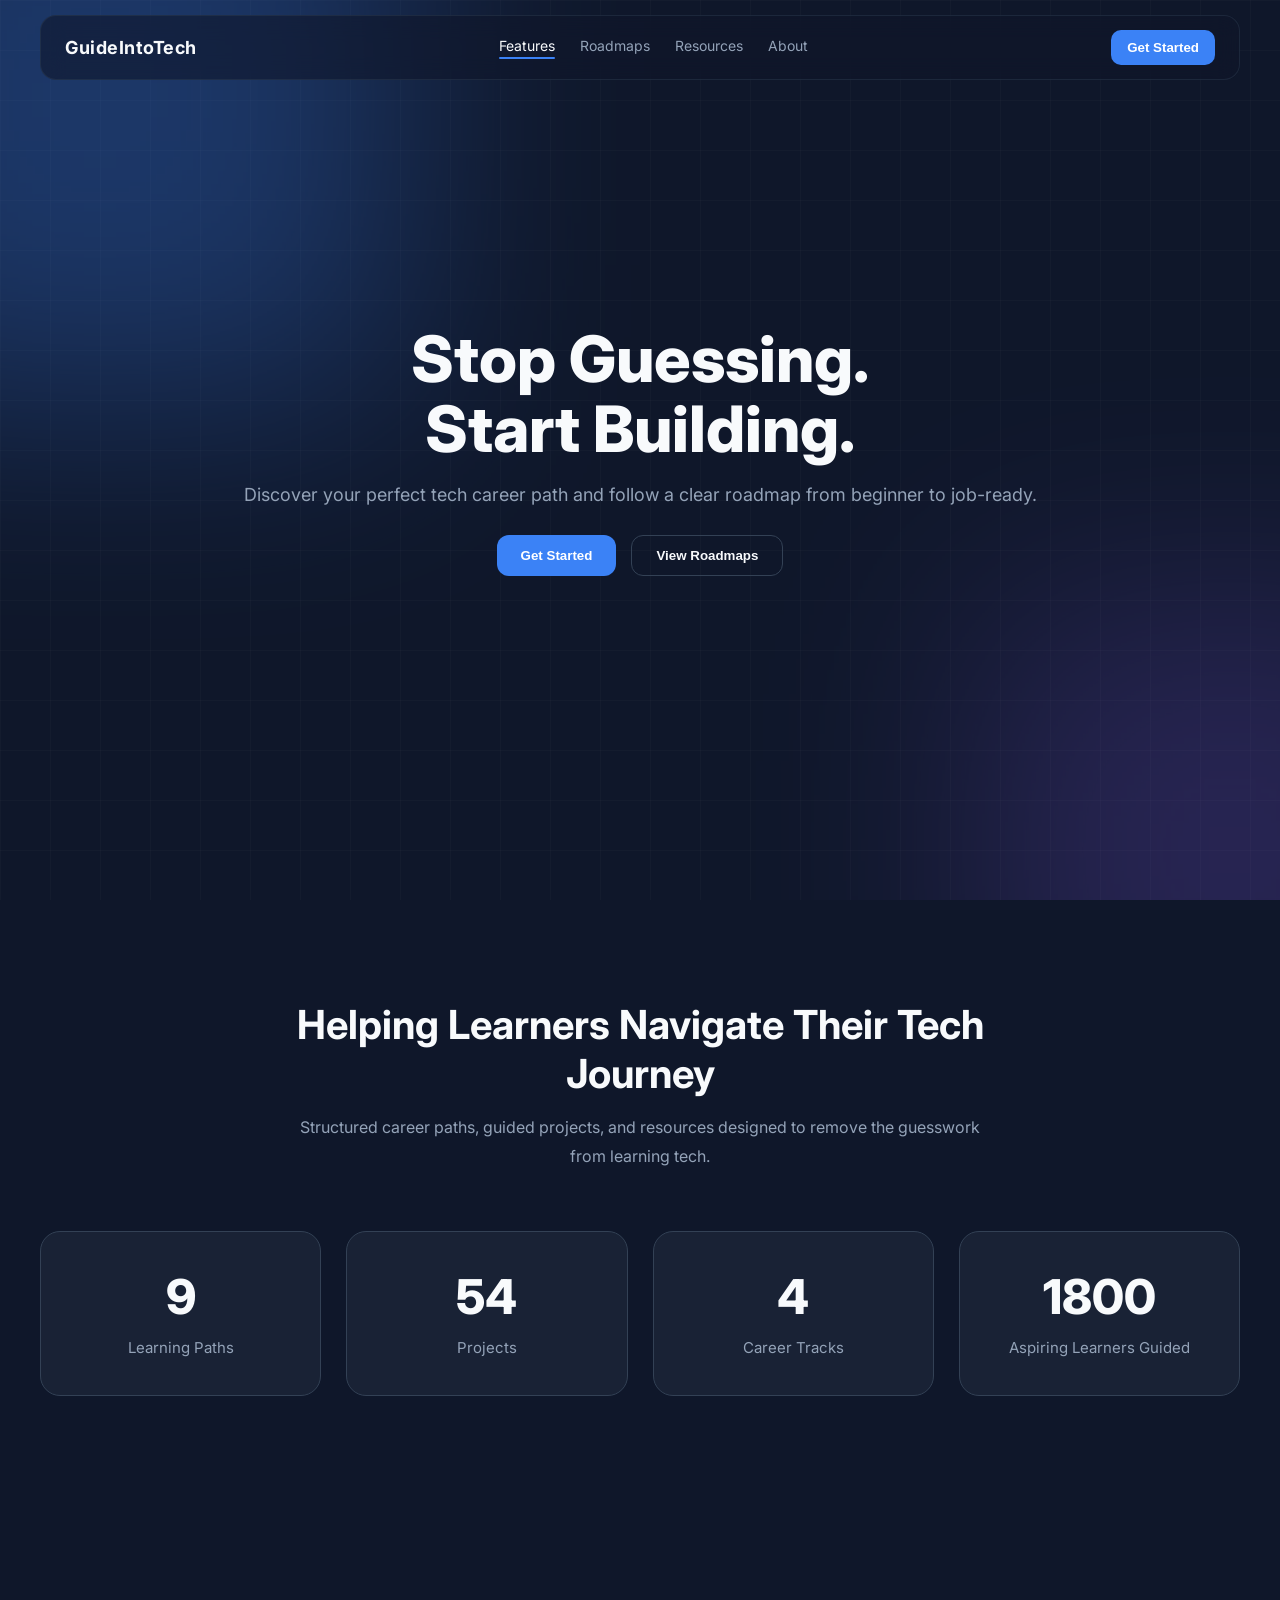
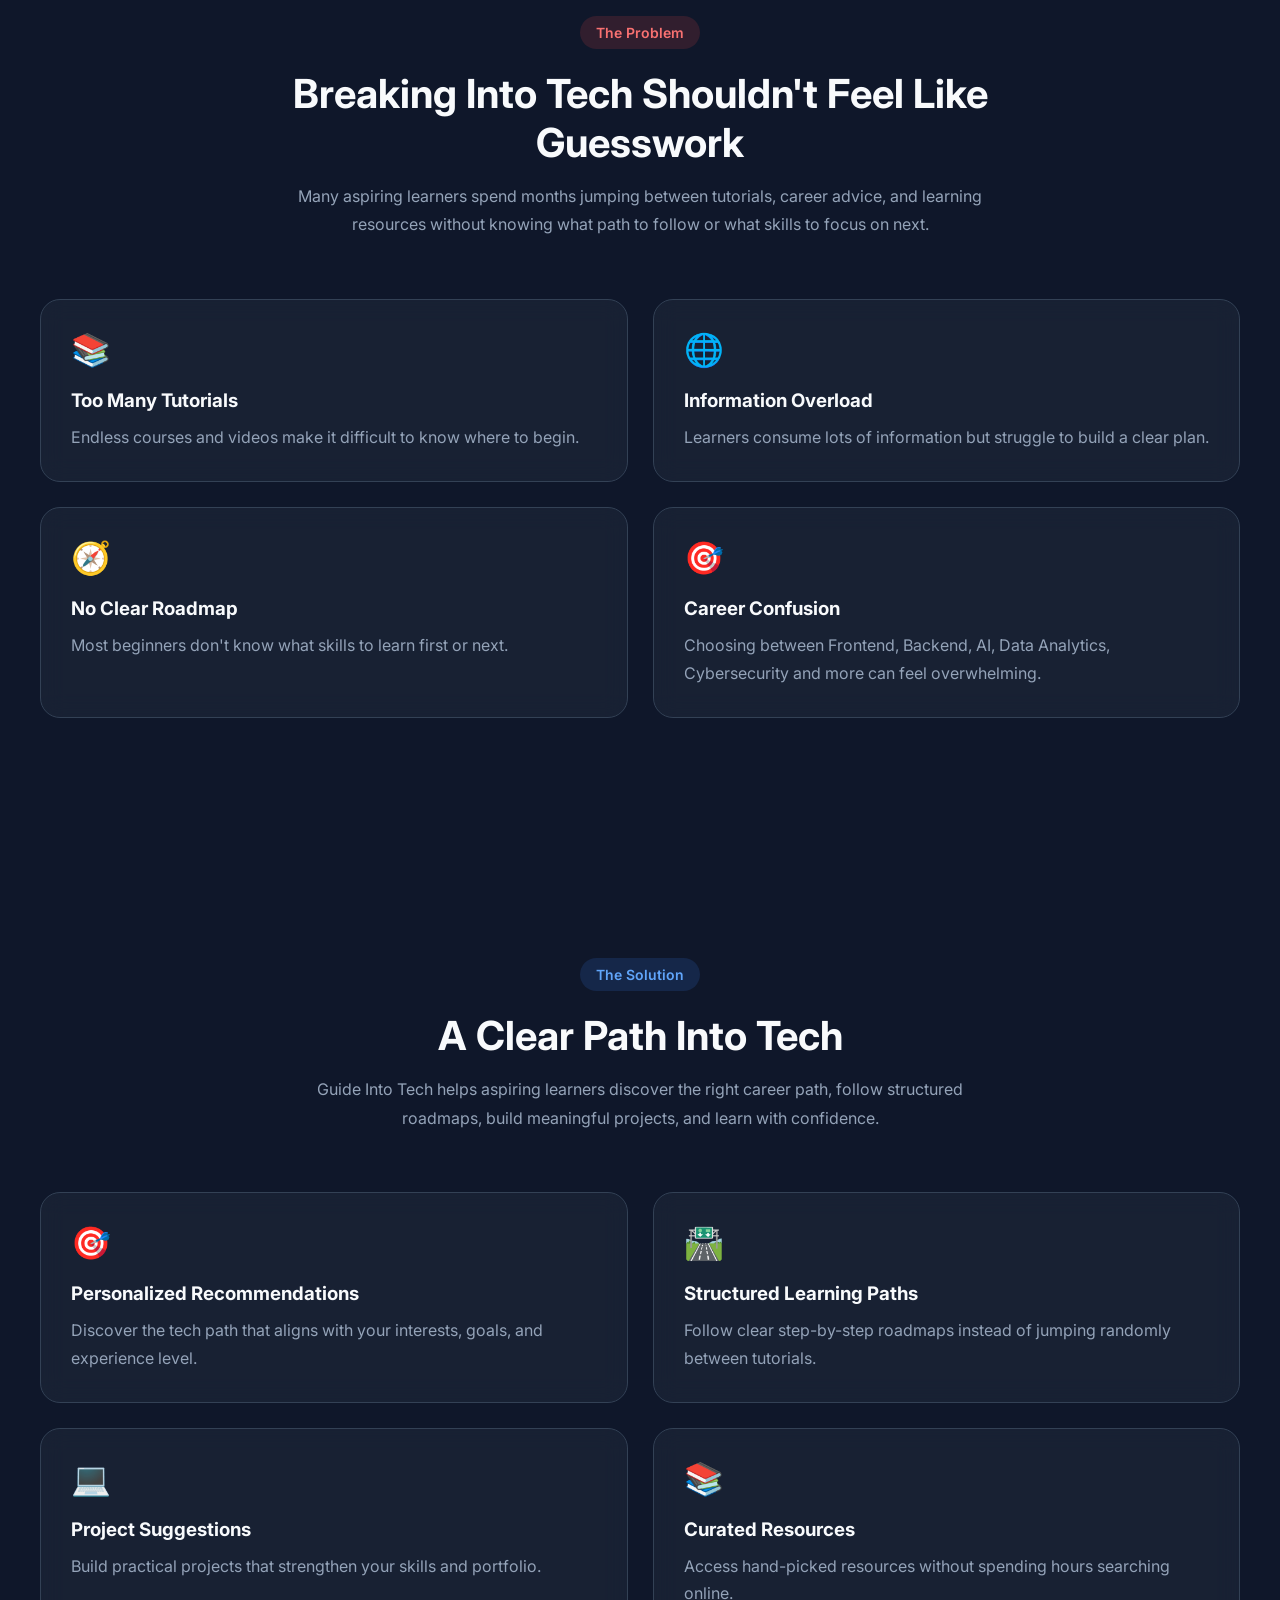
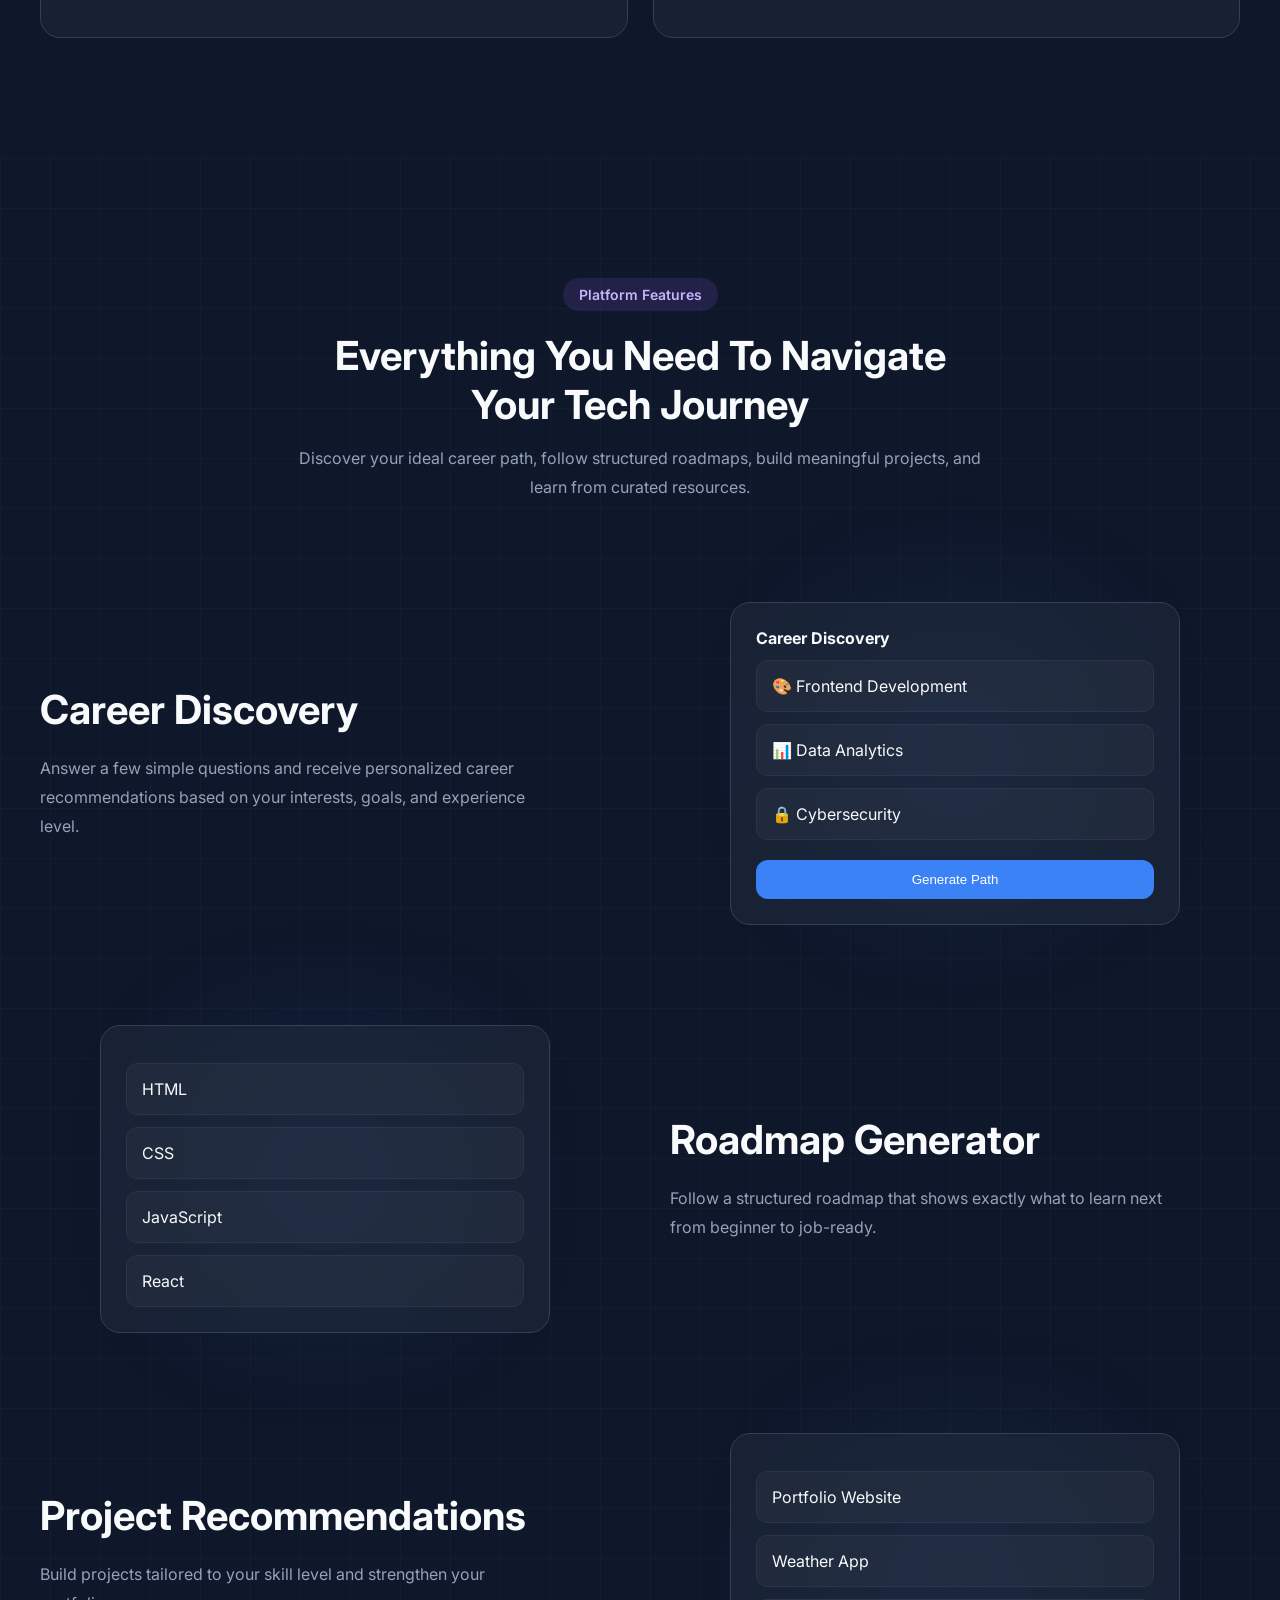
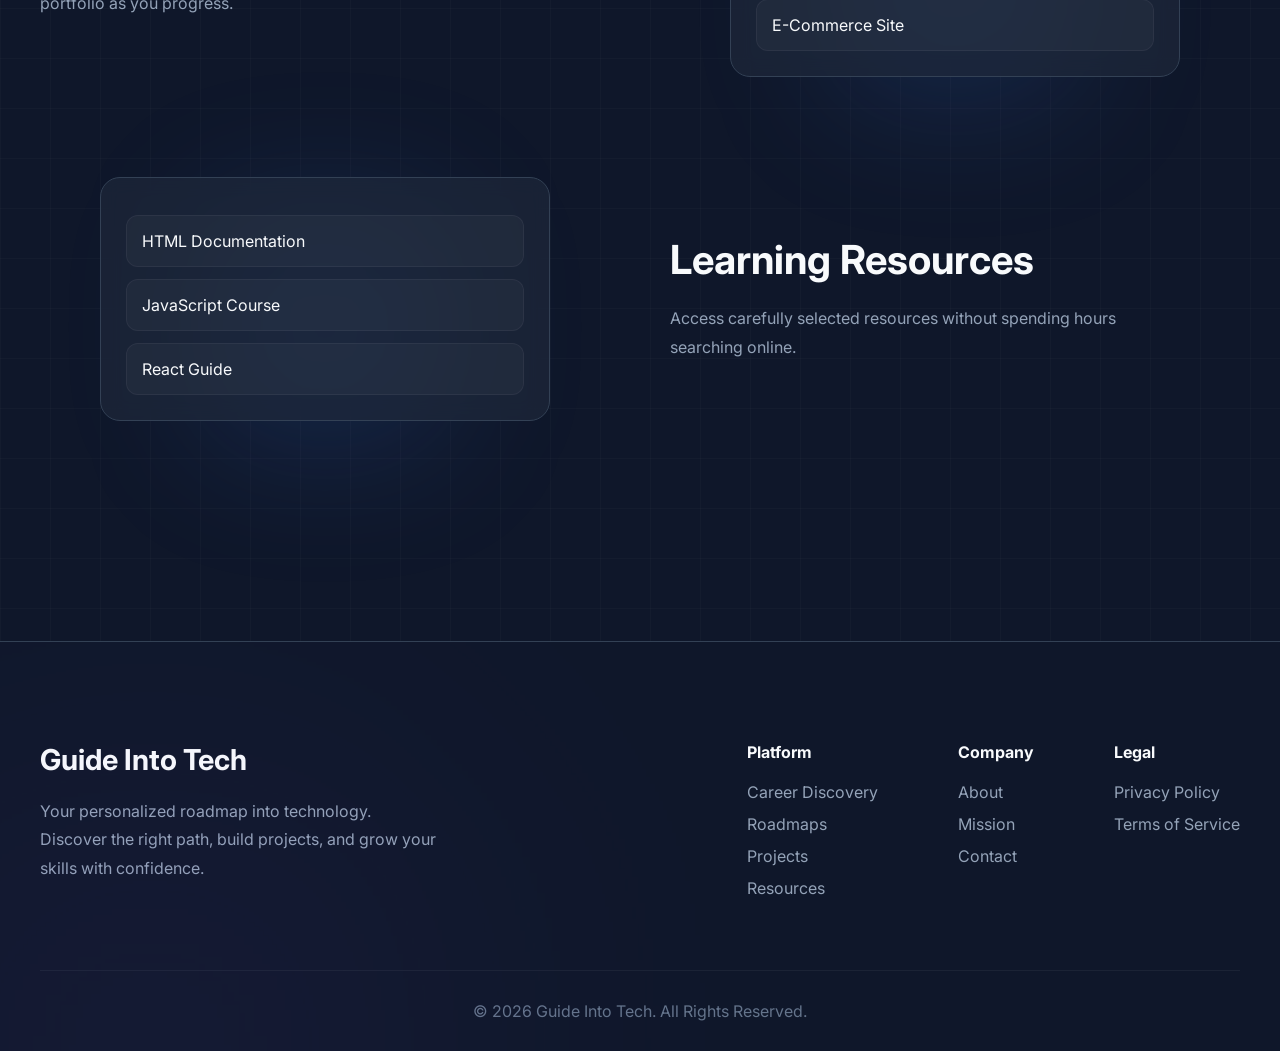
==== index.html @ 2545628f "Complete Landing Page" ====
<!doctype html>
<html lang="en">
  <head>
    <meta charset="UTF-8" />
    <meta name="viewport" content="width=device-width, initial-scale=1.0" />
    <title>Guide Into Tech</title>

    <!-- Inter Font -->
    <link rel="preconnect" href="https://fonts.googleapis.com" />
    <link rel="preconnect" href="https://fonts.gstatic.com" crossorigin />
    <link
      href="https://fonts.googleapis.com/css2?family=Inter:wght@300;400;500;600;700;800&display=swap"
      rel="stylesheet" />
    <!-- CSS -->
    <link rel="stylesheet" href="styles/style.css" />
    <link rel="stylesheet" href="styles/responsive.css" />
  </head>

  <body>
    <header class="header">
      <div class="nav_container">
        <div class="logo">GuideIntoTech</div>

        <nav class="nav_links">
          <a href="#" class="active">Features</a>
          <a href="#">Roadmaps</a>
          <a href="#">Resources</a>
          <a href="#">About</a>
        </nav>

        <div class="nav_cta">
          <button>Get Started</button>
        </div>

        <div class="menu_icon" id="menuIcon">☰</div>
      </div>

      <!-- MOBILE MENU PANEL -->
      <div class="mobile_menu" id="mobileMenu">
        <a href="#">Features</a>
        <a href="#">Roadmaps</a>
        <a href="#">Resources</a>
        <a href="#">About</a>

        <button>Get Started</button>
      </div>

      <!-- OVERLAY -->
      <div class="overlay" id="overlay"></div>
    </header>

    <!-- HERO SECTION -->
    <section class="hero_section">
      <div class="hero_content">
        <h1>
          Stop Guessing.<br />
          Start Building.
        </h1>

        <p>
          Discover your perfect tech career path and follow a clear roadmap from
          beginner to job-ready.
        </p>

        <div class="hero_buttons">
          <button class="primary_btn">Get Started</button>
          <button class="secondary_btn">View Roadmaps</button>
        </div>
      </div>
    </section>
    <!-- METRICS SECTION -->
    <section class="metrics_section">
      <div class="section_heading">
        <h2>Helping Learners Navigate Their Tech Journey</h2>
        <p>
          Structured career paths, guided projects, and resources designed to
          remove the guesswork from learning tech.
        </p>
      </div>
      <div class="metrics_container">
        <div class="metric_card">
          <h2 class="counter" data-target="25">0</h2>
          <p>Learning Paths</p>
        </div>

        <div class="metric_card">
          <h2 class="counter" data-target="150">0</h2>
          <p>Projects</p>
        </div>

        <div class="metric_card">
          <h2 class="counter" data-target="10">0</h2>
          <p>Career Tracks</p>
        </div>

        <div class="metric_card">
          <h2 class="counter" data-target="5000">0</h2>
          <p>Aspiring Learners Guided</p>
        </div>
      </div>
    </section>
    <!-- PROBLEM SECTION -->
    <section class="problem_section">
      <div class="section_heading">
        <span class="section_badge"> The Problem </span>

        <h2>Breaking Into Tech Shouldn't Feel Like Guesswork</h2>

        <p>
          Many aspiring learners spend months jumping between tutorials, career
          advice, and learning resources without knowing what path to follow or
          what skills to focus on next.
        </p>
      </div>

      <div class="problem_grid">
        <div class="problem_card">
          <div class="problem_icon">📚</div>
          <h3>Too Many Tutorials</h3>
          <p>
            Endless courses and videos make it difficult to know where to begin.
          </p>
        </div>

        <div class="problem_card">
          <div class="problem_icon">🌐</div>
          <h3>Information Overload</h3>
          <p>
            Learners consume lots of information but struggle to build a clear
            plan.
          </p>
        </div>

        <div class="problem_card">
          <div class="problem_icon">🧭</div>
          <h3>No Clear Roadmap</h3>
          <p>Most beginners don't know what skills to learn first or next.</p>
        </div>

        <div class="problem_card">
          <div class="problem_icon">🎯</div>
          <h3>Career Confusion</h3>
          <p>
            Choosing between Frontend, Backend, AI, Data Analytics,
            Cybersecurity and more can feel overwhelming.
          </p>
        </div>
      </div>
    </section>

    <!-- SOLUTION SECTION  -->
    <section class="solution_section">
      <div class="section_heading">
        <span class="solution_badge"> The Solution </span>

        <h2>A Clear Path Into Tech</h2>

        <p>
          Guide Into Tech helps aspiring learners discover the right career
          path, follow structured roadmaps, build meaningful projects, and learn
          with confidence.
        </p>
      </div>

      <div class="solution_grid">
        <div class="solution_card">
          <div class="solution_icon">🎯</div>

          <h3>Personalized Recommendations</h3>

          <p>
            Discover the tech path that aligns with your interests, goals, and
            experience level.
          </p>
        </div>

        <div class="solution_card">
          <div class="solution_icon">🛣️</div>

          <h3>Structured Learning Paths</h3>

          <p>
            Follow clear step-by-step roadmaps instead of jumping randomly
            between tutorials.
          </p>
        </div>

        <div class="solution_card">
          <div class="solution_icon">💻</div>

          <h3>Project Suggestions</h3>

          <p>
            Build practical projects that strengthen your skills and portfolio.
          </p>
        </div>

        <div class="solution_card">
          <div class="solution_icon">📚</div>

          <h3>Curated Resources</h3>

          <p>
            Access hand-picked resources without spending hours searching
            online.
          </p>
        </div>
      </div>
    </section>

    <!-- FEATURE SECTION -->
    <section class="features_section">
      <div class="section_heading">
        <span class="features_badge"> Platform Features </span>

        <h2>Everything You Need To Navigate Your Tech Journey</h2>

        <p>
          Discover your ideal career path, follow structured roadmaps, build
          meaningful projects, and learn from curated resources.
        </p>
      </div>

      <!-- Feature 1 -->
      <div class="feature_showcase">
        <div class="feature_content">
          <h3>Career Discovery</h3>

          <p>
            Answer a few simple questions and receive personalized career
            recommendations based on your interests, goals, and experience
            level.
          </p>
        </div>

        <div class="feature_mockup">
          <div class="mockup_card">
            <h4>Career Discovery</h4>

            <div class="option">🎨 Frontend Development</div>
            <div class="option">📊 Data Analytics</div>
            <div class="option">🔒 Cybersecurity</div>

            <button>Generate Path</button>
          </div>
        </div>
      </div>

      <!-- Feature 2 -->
      <div class="feature_showcase reverse">
        <div class="feature_content">
          <h3>Roadmap Generator</h3>

          <p>
            Follow a structured roadmap that shows exactly what to learn next
            from beginner to job-ready.
          </p>
        </div>

        <div class="feature_mockup">
          <div class="roadmap_mockup">
            <div class="road_item">HTML</div>
            <div class="road_item">CSS</div>
            <div class="road_item">JavaScript</div>
            <div class="road_item">React</div>
          </div>
        </div>
      </div>

      <!-- Feature 3 -->
      <div class="feature_showcase">
        <div class="feature_content">
          <h3>Project Recommendations</h3>

          <p>
            Build projects tailored to your skill level and strengthen your
            portfolio as you progress.
          </p>
        </div>

        <div class="feature_mockup">
          <div class="projects_mockup">
            <div class="project_card">Portfolio Website</div>

            <div class="project_card">Weather App</div>

            <div class="project_card">E-Commerce Site</div>
          </div>
        </div>
      </div>

      <!-- Feature 4 -->
      <div class="feature_showcase reverse">
        <div class="feature_content">
          <h3>Learning Resources</h3>

          <p>
            Access carefully selected resources without spending hours searching
            online.
          </p>
        </div>

        <div class="feature_mockup">
          <div class="resource_mockup">
            <div class="resource_item">HTML Documentation</div>

            <div class="resource_item">JavaScript Course</div>

            <div class="resource_item">React Guide</div>
          </div>
        </div>
      </div>
    </section>

    <!-- FOOTER SECTION -->
    <footer class="footer">
      <div class="footer_container">
        <div class="footer_brand">
          <h3>Guide Into Tech</h3>

          <p>
            Your personalized roadmap into technology. Discover the right path,
            build projects, and grow your skills with confidence.
          </p>
        </div>

        <div class="footer_links">
          <div class="footer_column">
            <h4>Platform</h4>

            <a href="#">Career Discovery</a>
            <a href="#">Roadmaps</a>
            <a href="#">Projects</a>
            <a href="#">Resources</a>
          </div>

          <div class="footer_column">
            <h4>Company</h4>

            <a href="#">About</a>
            <a href="#">Mission</a>
            <a href="#">Contact</a>
          </div>

          <div class="footer_column">
            <h4>Legal</h4>

            <a href="#">Privacy Policy</a>
            <a href="#">Terms of Service</a>
          </div>
        </div>
      </div>

      <div class="footer_bottom">
        <p>© 2026 Guide Into Tech. All Rights Reserved.</p>
      </div>
    </footer>

    <script src="src/main.js"></script>
  </body>
</html>
---- styles/style.css ----
/* RESET */
* {
  padding: 0;
  margin: 0;
  box-sizing: border-box;
  list-style: none;
  text-decoration: none;
}

/* ROOT COLORS */
:root {
  --body-bg: #0f172a;
  --txt-cl: #f8fafc;
  --card-cl: #1e293b;
  --border-cl: #334155;
  --button-pri: #3b82f6;
  --button-asct: #8b5cf6;
}

/* BODY */
body {
  background-color: var(--body-bg);
  font-family: "Inter", sans-serif;
  color: var(--txt-cl);
}
/* ================= HEADER ================= */
.header {
  position: fixed;
  top: 0;
  left: 0;
  width: 100%;
  z-index: 1000;
}

/* GLASS EFFECT NAVBAR */
.nav_container {
  max-width: 1200px;
  margin: auto;
  margin-top: 15px;

  display: flex;
  justify-content: space-between;
  align-items: center;

  padding: 14px 24px;

  background: rgba(15, 23, 42, 0.6);
  backdrop-filter: blur(12px);
  -webkit-backdrop-filter: blur(12px);

  border: 1px solid rgba(51, 65, 85, 0.4);
  border-radius: 16px;
}

/* LOGO */
.logo {
  font-weight: 700;
  font-size: 18px;
  color: #f8fafc;
  letter-spacing: 0.5px;
}

/* NAV LINKS */
.nav_links {
  display: flex;
  gap: 25px;
}

.nav_links a {
  color: #94a3b8;
  font-size: 14px;
  transition: 0.3s;
  position: relative;
}

.nav_links a:hover {
  color: #f8fafc;
}

/* CTA BUTTON */
.nav_cta button {
  background: #3b82f6;
  color: white;
  border: none;
  padding: 10px 16px;
  border-radius: 10px;
  font-weight: 600;
  cursor: pointer;
  transition: 0.3s;
}

.nav_cta button:hover {
  transform: scale(1.05);
}

/* MOBILE ICON */
.menu_icon {
  display: none;
  font-size: 24px;
  color: #f8fafc;
  cursor: pointer;
}
/* ================= MOBILE MENU PANEL ================= */
.mobile_menu {
  position: fixed;
  top: 80px;
  right: 20px;
  width: 250px;

  display: flex;
  flex-direction: column;
  gap: 15px;

  padding: 20px;

  background: rgba(15, 23, 42, 0.8);
  backdrop-filter: blur(15px);

  border: 1px solid rgba(51, 65, 85, 0.5);
  border-radius: 16px;

  transform: translateY(-20px);
  opacity: 0;
  pointer-events: none;

  transition: 0.3s ease;
  z-index: 2000;
}

.mobile_menu a {
  color: #94a3b8;
  font-size: 14px;
  transition: 0.3s;
}

.mobile_menu a:hover {
  color: #f8fafc;
}

/* mobile button */
.mobile_menu button {
  background: #3b82f6;
  border: none;
  color: white;
  padding: 10px;
  border-radius: 10px;
  cursor: pointer;
}

/* ACTIVE STATE */
.mobile_menu.active {
  transform: translateY(0);
  opacity: 1;
  pointer-events: auto;
}

/* OVERLAY */
.overlay {
  position: fixed;
  top: 0;
  left: 0;
  width: 100%;
  height: 100vh;

  background: rgba(0, 0, 0, 0.4);
  backdrop-filter: blur(3px);

  opacity: 0;
  pointer-events: none;
  transition: 0.3s ease;
  z-index: 1500;
}

.overlay.active {
  opacity: 1;
  pointer-events: auto;
}

/* ===== NAVBAR SCROLL STATE ===== */
.nav_container {
  transition: all 0.3s ease;
}

/* when page scrolls */
.nav_container.scrolled {
  background: rgba(15, 23, 42, 0.85);
  border: 1px solid rgba(51, 65, 85, 0.6);
  padding: 10px 24px;
  backdrop-filter: blur(18px);
  box-shadow: 0 10px 30px rgba(0, 0, 0, 0.25);
}

/* LINK BASE */
.nav_links a {
  color: #94a3b8;
  font-size: 14px;
  position: relative;
  padding-bottom: 5px;
  transition: 0.3s;
}

/* HOVER + ACTIVE */
.nav_links a:hover,
.nav_links a.active {
  color: #f8fafc;
}

/* UNDERLINE ANIMATION */
.nav_links a::after {
  content: "";
  position: absolute;
  left: 0;
  bottom: 0;
  width: 0%;
  height: 2px;
  background: #3b82f6;
  transition: 0.3s ease;
  border-radius: 10px;
}

.nav_links a:hover::after,
.nav_links a.active::after {
  width: 100%;
}

/* HERO SECTION */
.hero_section {
  position: relative;
  min-height: 100vh;
  display: flex;
  align-items: center;
  justify-content: center;
  text-align: center;
  overflow: hidden;
  padding: 20px;
  background-image:
    linear-gradient(rgba(255, 255, 255, 0.02) 1px, transparent 1px),
    linear-gradient(90deg, rgba(255, 255, 255, 0.02) 1px, transparent 1px);

  background-size: 50px 50px;
}

/* GLOW EFFECTS (YOUR STYLE IMPROVED) */
.hero_section::before {
  position: absolute;
  content: "";
  width: 600px;
  height: 600px;
  background: #3b82f6;
  filter: blur(120px);
  opacity: 0.3;
  top: -200px;
  left: -200px;
  animation: glow 3s ease-in-out infinite;
}

.hero_section::after {
  position: absolute;
  content: "";
  width: 500px;
  height: 500px;
  background: #8b5cf6;
  filter: blur(120px);
  opacity: 0.2;
  bottom: -200px;
  right: -200px;
  animation: glow 3s ease-in-out infinite;
}

/* HERO CONTENT */
.hero_content {
  max-width: 800px;
  z-index: 2;
}

/* HEADLINE */
.hero_content h1 {
  font-size: 64px;
  font-weight: 800;
  line-height: 1.1;
  margin-bottom: 20px;
}

/* SUBTEXT */
.hero_content p {
  font-size: 18px;
  color: #94a3b8;
  margin-bottom: 30px;
}

/* BUTTONS */
.hero_buttons {
  display: flex;
  gap: 15px;
  justify-content: center;
}

/* PRIMARY BUTTON */
.primary_btn {
  background: var(--button-pri);
  color: white;
  border: none;
  padding: 12px 24px;
  border-radius: 12px;
  font-weight: 600;
  cursor: pointer;
  transition: 0.3s;
}

.primary_btn:hover {
  transform: scale(1.05);
}

/* SECONDARY BUTTON */
.secondary_btn {
  background: transparent;
  color: var(--txt-cl);
  border: 1px solid var(--border-cl);
  padding: 12px 24px;
  border-radius: 12px;
  font-weight: 600;
  cursor: pointer;
  transition: 0.3s;
}

.secondary_btn:hover {
  border-color: var(--button-asct);
  transform: scale(1.05);
}

/* =========================
   METRICS SECTION
========================= */

.metrics_section {
  padding: 100px 20px;
}

.metrics_container {
  max-width: 1200px;
  margin: auto;

  display: grid;
  grid-template-columns: repeat(4, 1fr);
  gap: 25px;
}

.metric_card {
  background: rgba(30, 41, 59, 0.7);
  backdrop-filter: blur(10px);

  border: 1px solid var(--border-cl);

  border-radius: 20px;

  padding: 35px 25px;

  text-align: center;

  transition: all 0.3s ease;
}

.metric_card:hover {
  transform: translateY(-8px);

  border-color: var(--button-pri);

  box-shadow: 0 15px 35px rgba(59, 130, 246, 0.15);
}

.metric_card h2 {
  font-size: 3rem;
  font-weight: 800;
  color: var(--txt-cl);

  margin-bottom: 10px;
}

.metric_card p {
  color: #94a3b8;
  font-size: 15px;
  line-height: 1.6;
}

.section_heading {
  text-align: center;
  max-width: 700px;
  margin: 0 auto 60px;
}

.section_heading h2 {
  font-size: 2.5rem;
  margin-bottom: 15px;
}

.section_heading p {
  color: #94a3b8;
  line-height: 1.8;
}

/* =========================
   PROBLEM SECTION
========================= */

.problem_section {
  padding: 120px 20px;
}

.problem_grid {
  max-width: 1200px;
  margin: auto;

  display: grid;
  grid-template-columns: repeat(2, 1fr);
  gap: 25px;
}

.problem_card {
  background: rgba(30, 41, 59, 0.6);
  backdrop-filter: blur(12px);

  border: 1px solid var(--border-cl);

  border-radius: 20px;

  padding: 30px;

  transition: 0.3s ease;
}

.problem_card:hover {
  transform: translateY(-8px);

  border-color: #ef4444;

  box-shadow: 0 15px 35px rgba(239, 68, 68, 0.15);
}

.problem_icon {
  font-size: 2rem;
  margin-bottom: 20px;
}

.problem_card h3 {
  margin-bottom: 12px;
  color: var(--txt-cl);
}

.problem_card p {
  color: #94a3b8;
  line-height: 1.7;
}

.section_badge {
  display: inline-block;

  background: rgba(239, 68, 68, 0.15);

  color: #f87171;

  padding: 8px 16px;

  border-radius: 999px;

  margin-bottom: 20px;

  font-size: 14px;
  font-weight: 600;
}

/* =========================
   SOLUTION SECTION
========================= */

.solution_section {
  padding: 120px 20px;
}

.solution_grid {
  max-width: 1200px;
  margin: auto;

  display: grid;
  grid-template-columns: repeat(2, 1fr);
  gap: 25px;
}

.solution_card {
  background: rgba(30, 41, 59, 0.6);

  backdrop-filter: blur(12px);

  border: 1px solid var(--border-cl);

  border-radius: 20px;

  padding: 30px;

  transition: 0.3s ease;
}

.solution_card:hover {
  transform: translateY(-8px);

  border-color: var(--button-pri);

  box-shadow: 0 15px 35px rgba(59, 130, 246, 0.15);
}

.solution_icon {
  font-size: 2rem;

  margin-bottom: 20px;
}

.solution_card h3 {
  color: var(--txt-cl);

  margin-bottom: 12px;
}

.solution_card p {
  color: #94a3b8;

  line-height: 1.7;
}

.solution_badge {
  display: inline-block;

  padding: 8px 16px;

  border-radius: 999px;

  background: rgba(59, 130, 246, 0.15);

  color: #60a5fa;

  font-size: 14px;

  font-weight: 600;

  margin-bottom: 20px;
}

/* ======================
FEATURES SECTION
====================== */
.features_section {
  background-image:
    linear-gradient(rgba(255, 255, 255, 0.02) 1px, transparent 1px),
    linear-gradient(90deg, rgba(255, 255, 255, 0.02) 1px, transparent 1px);

  background-size: 50px 50px;
  padding: 120px 20px;
}

/* .features_section {
} */

.features_badge {
  display: inline-block;

  padding: 8px 16px;

  border-radius: 999px;

  background: rgba(139, 92, 246, 0.15);

  color: #c4b5fd;

  margin-bottom: 20px;

  font-size: 14px;

  font-weight: 600;
}

.feature_showcase {
  max-width: 1200px;

  margin: 100px auto;

  display: grid;

  grid-template-columns: 1fr 1fr;

  gap: 60px;

  align-items: center;
}

.feature_showcase.reverse .feature_content {
  order: 2;
}

.feature_showcase.reverse .feature_mockup {
  order: 1;
}
.feature_mockup{
  position: relative;
}
.feature_mockup::before{
    content: '';

    position: absolute;

    width: 300px;
    height: 300px;

    background: radial-gradient(
        circle,
        rgba(59,130,246,.2),
        transparent
    );

    filter: blur(60px);

    z-index: -1;
}

.feature_content h3 {
  font-size: 2.5rem;

  margin-bottom: 20px;
}

.feature_content p {
  color: #94a3b8;

  line-height: 1.8;

  max-width: 500px;
}

.feature_mockup {
  display: flex;
  justify-content: center;
}

.mockup_card,
.roadmap_mockup,
.projects_mockup,
.resource_mockup {
  width: 100%;

  max-width: 450px;

  background: rgba(30, 41, 59, 0.7);

  backdrop-filter: blur(10px);

  border: 1px solid var(--border-cl);

  border-radius: 20px;

  padding: 25px;
}
.option,
.road_item,
.project_card,
.resource_item {
  padding: 15px;

  margin-top: 12px;

  border-radius: 12px;

  background: rgba(255, 255, 255, 0.03);

  border: 1px solid rgba(255, 255, 255, 0.05);
}

.mockup_card button {
  margin-top: 20px;

  width: 100%;

  padding: 12px;

  border: none;

  border-radius: 12px;

  background: var(--button-pri);

  color: white;

  cursor: pointer;
}

.mockup_card,
.roadmap_mockup,
.projects_mockup,
.resource_mockup {
  transition: 0.3s ease;
}

.mockup_card:hover,
.roadmap_mockup:hover,
.projects_mockup:hover,
.resource_mockup:hover {
  transform: translateY(-8px);

  border-color: var(--button-pri);

  box-shadow: 0 15px 40px rgba(59, 130, 246, 0.15);
}



/* =====================
FOOTER
===================== */

.footer{
    padding: 100px 20px 30px;

    border-top: 1px solid var(--border-cl);

    position: relative;

    overflow: hidden;
}
.footer::before{
    content: '';

    position: absolute;

    width: 500px;
    height: 500px;

    background: #8b5cf6;

    filter: blur(180px);

    opacity: .08;

    bottom: -250px;
    left: -100px;
}
.footer_container{
    max-width: 1200px;

    margin: auto;

    display: flex;

    justify-content: space-between;

    gap: 60px;
}
.footer_brand{
    max-width: 400px;
}

.footer_brand h3{
    font-size: 1.8rem;

    margin-bottom: 20px;
}

.footer_brand p{
    color: #94a3b8;

    line-height: 1.8;
}
.footer_links{
    display: flex;

    gap: 80px;
}

.footer_column{
    display: flex;

    flex-direction: column;
}

.footer_column h4{
    margin-bottom: 20px;
}

.footer_column a{
    color: #94a3b8;

    margin-bottom: 12px;

    transition: .3s;
}

.footer_column a:hover{
    color: var(--txt-cl);
}
.footer_bottom{
    max-width: 1200px;

    margin: 60px auto 0;

    padding-top: 30px;

    border-top: 1px solid rgba(255,255,255,.05);

    text-align: center;
}

.footer_bottom p{
    color: #64748b;
}

/* GLOW ANIMATION */
@keyframes glow {
  0% {
    opacity: 0.2;
  }
  50% {
    opacity: 0.4;
  }
  100% {
    opacity: 0.2;
  }
}
---- styles/responsive.css ----
/* RESPONSIVE */

@media (max-width: 992px){

  .metrics_container{
    grid-template-columns: repeat(2, 1fr);
  }

}

@media (max-width: 768px){
  .nav_links {
    display: none; /* hidden for mobile */
  }

  .nav_cta {
    display: none;
  }

  .menu_icon {
    display: block;
  }

  .nav_container {
    padding: 12px 18px;
  }
  .hero_content h1{
    font-size: 40px;
  }

  .hero_content p{
    font-size: 16px;
  }

  .hero_buttons{
    flex-direction: column;
  }
  
  .problem_grid{
    grid-template-columns: 1fr;
  }

   .solution_grid{
    grid-template-columns: 1fr;
  }

  .feature_showcase{
        grid-template-columns: 1fr;
    }

    .feature_showcase.reverse .feature_content,
    .feature_showcase.reverse .feature_mockup{
        order: unset;
    }

    .feature_content{
        text-align: center;
    }

    .feature_content p{
        margin: auto;
    }

     .footer_container{
        flex-direction: column;
    }

    .footer_links{
        flex-wrap: wrap;

        gap: 40px;
    }
}

@media (max-width: 576px){

  .metrics_container{
    grid-template-columns: 1fr;
  }

}
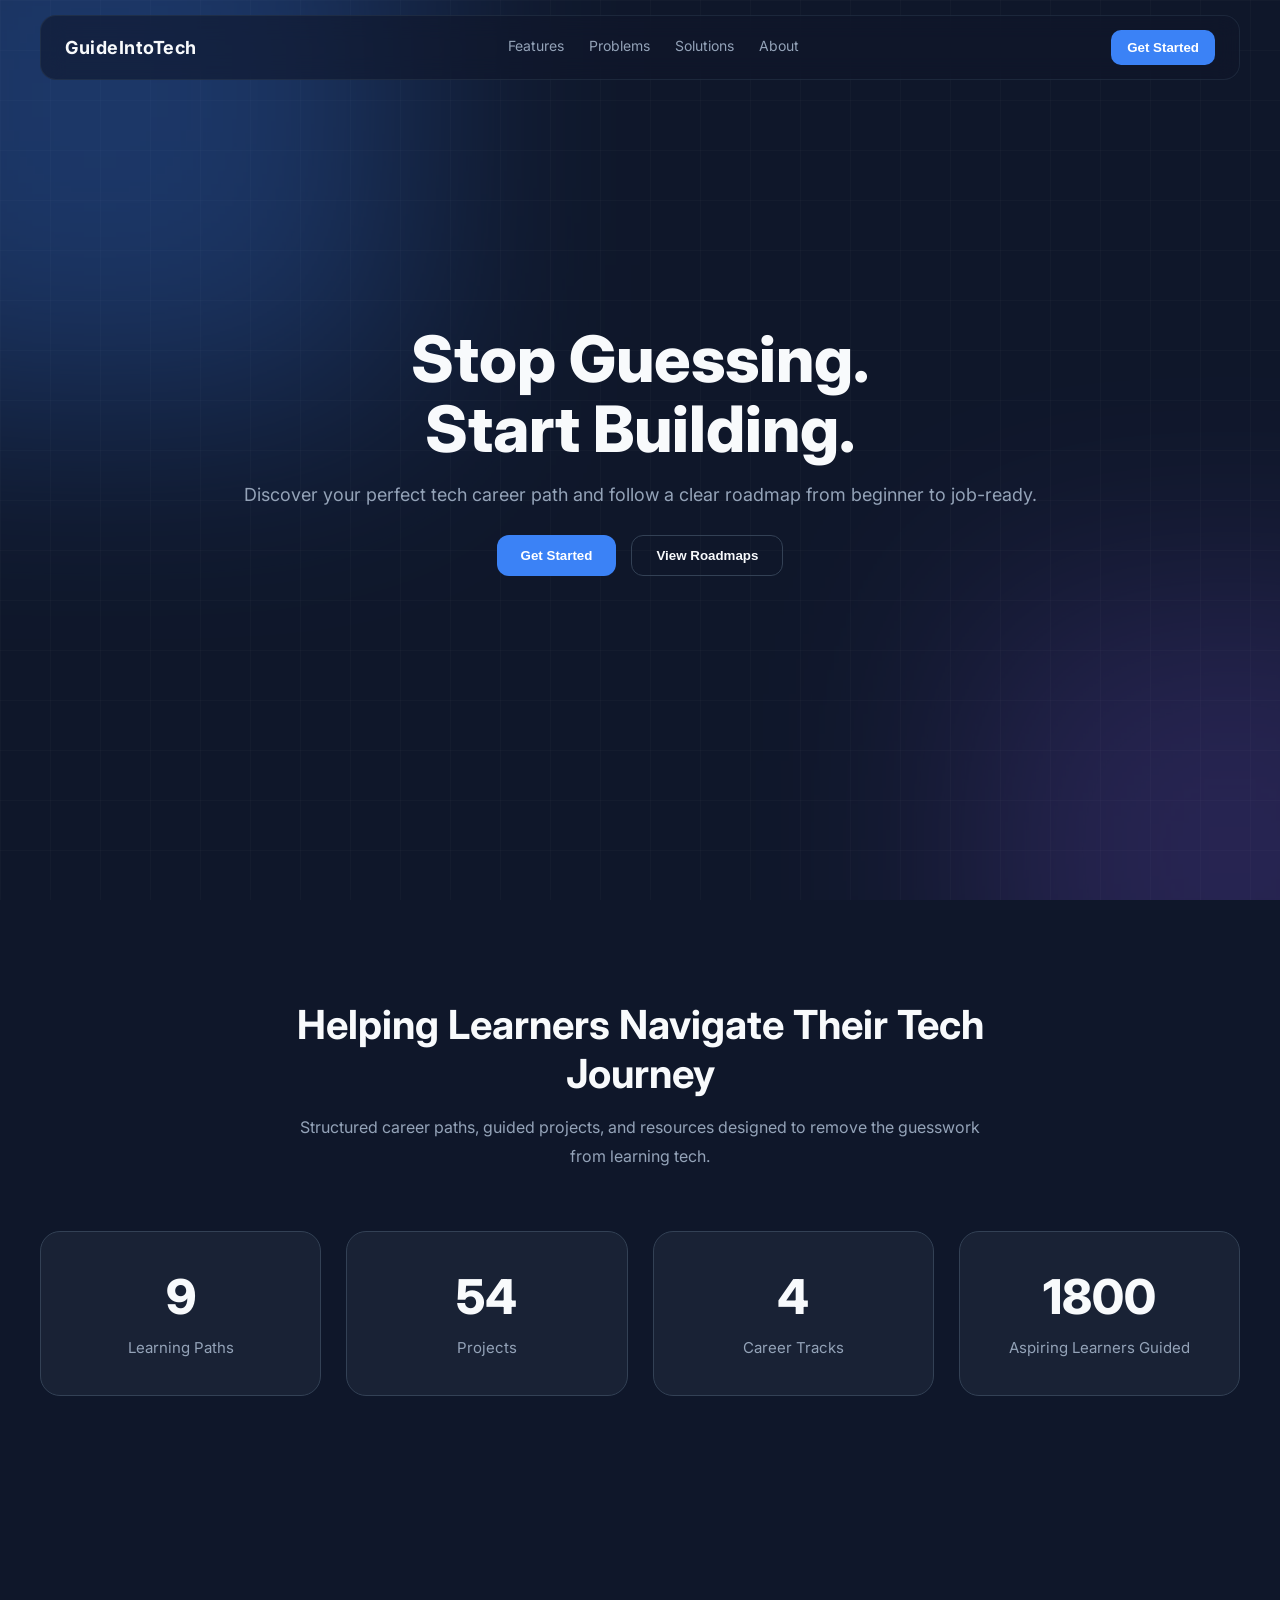
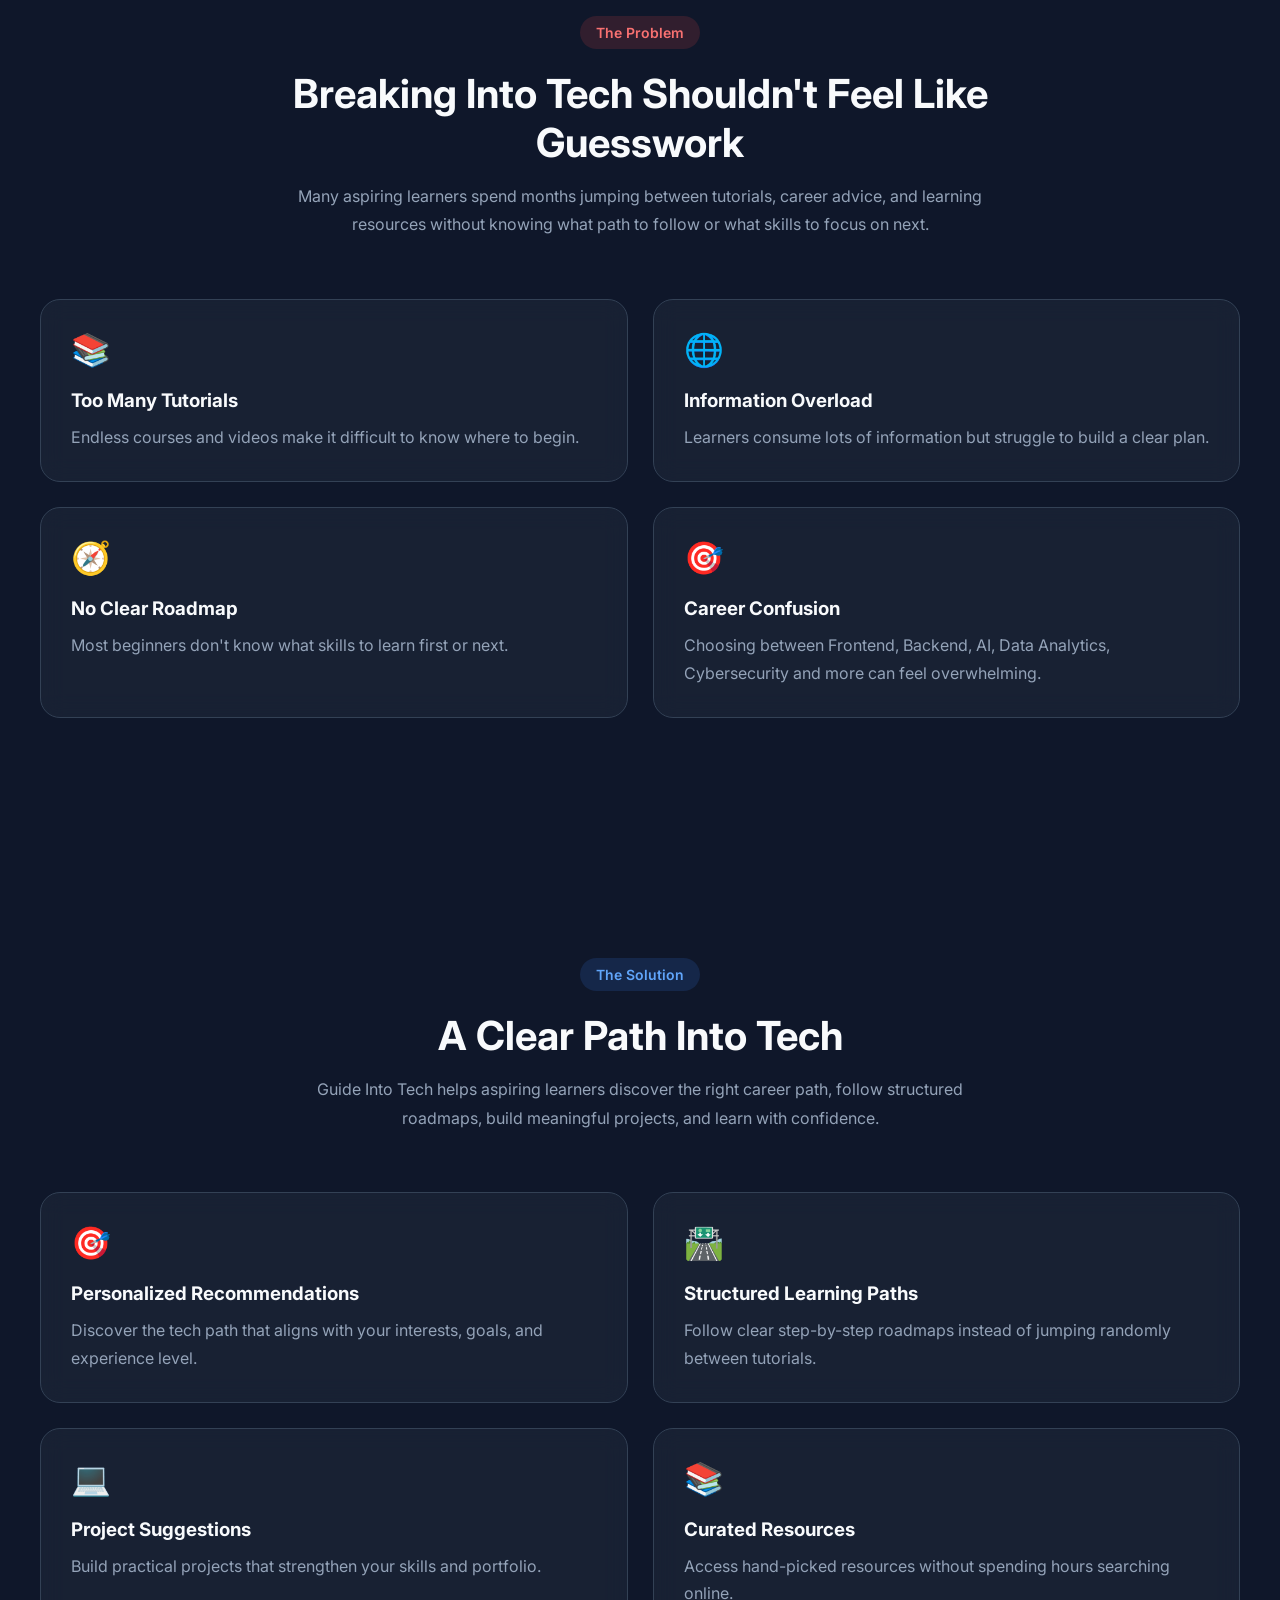
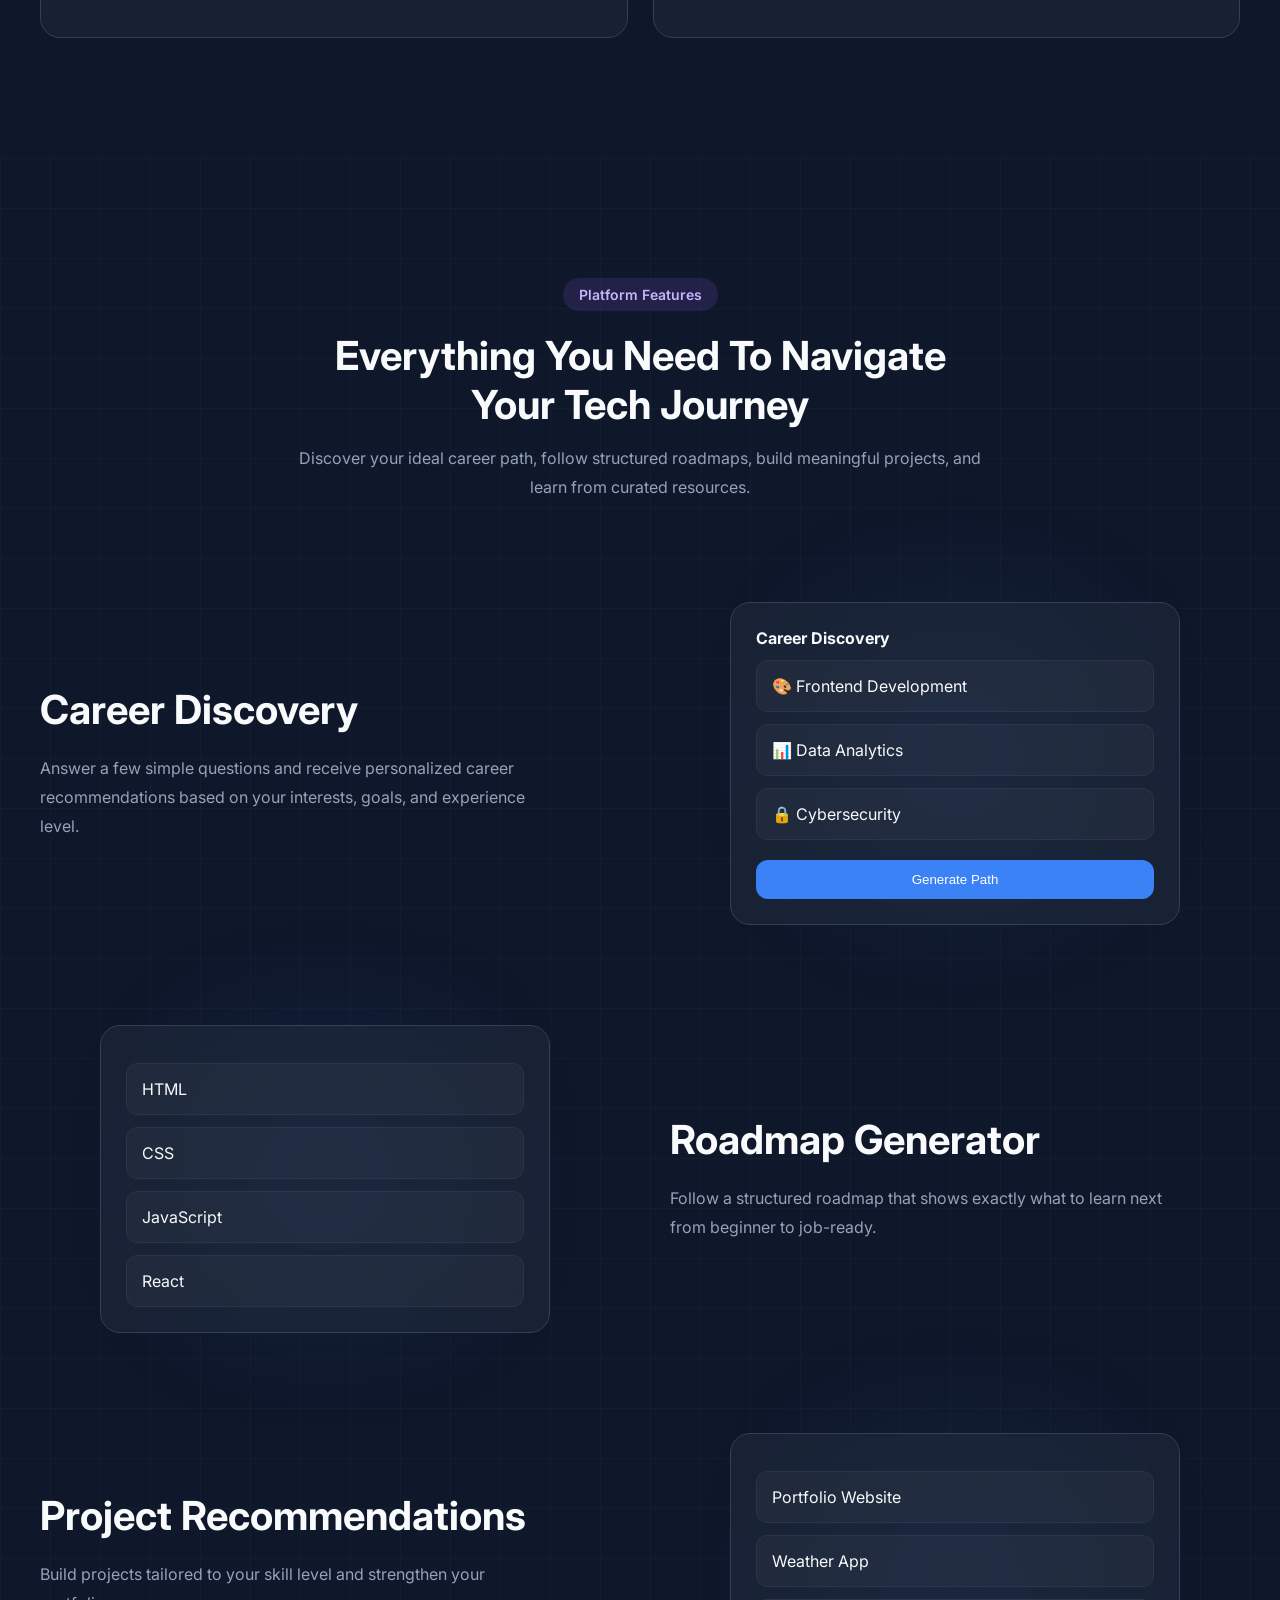
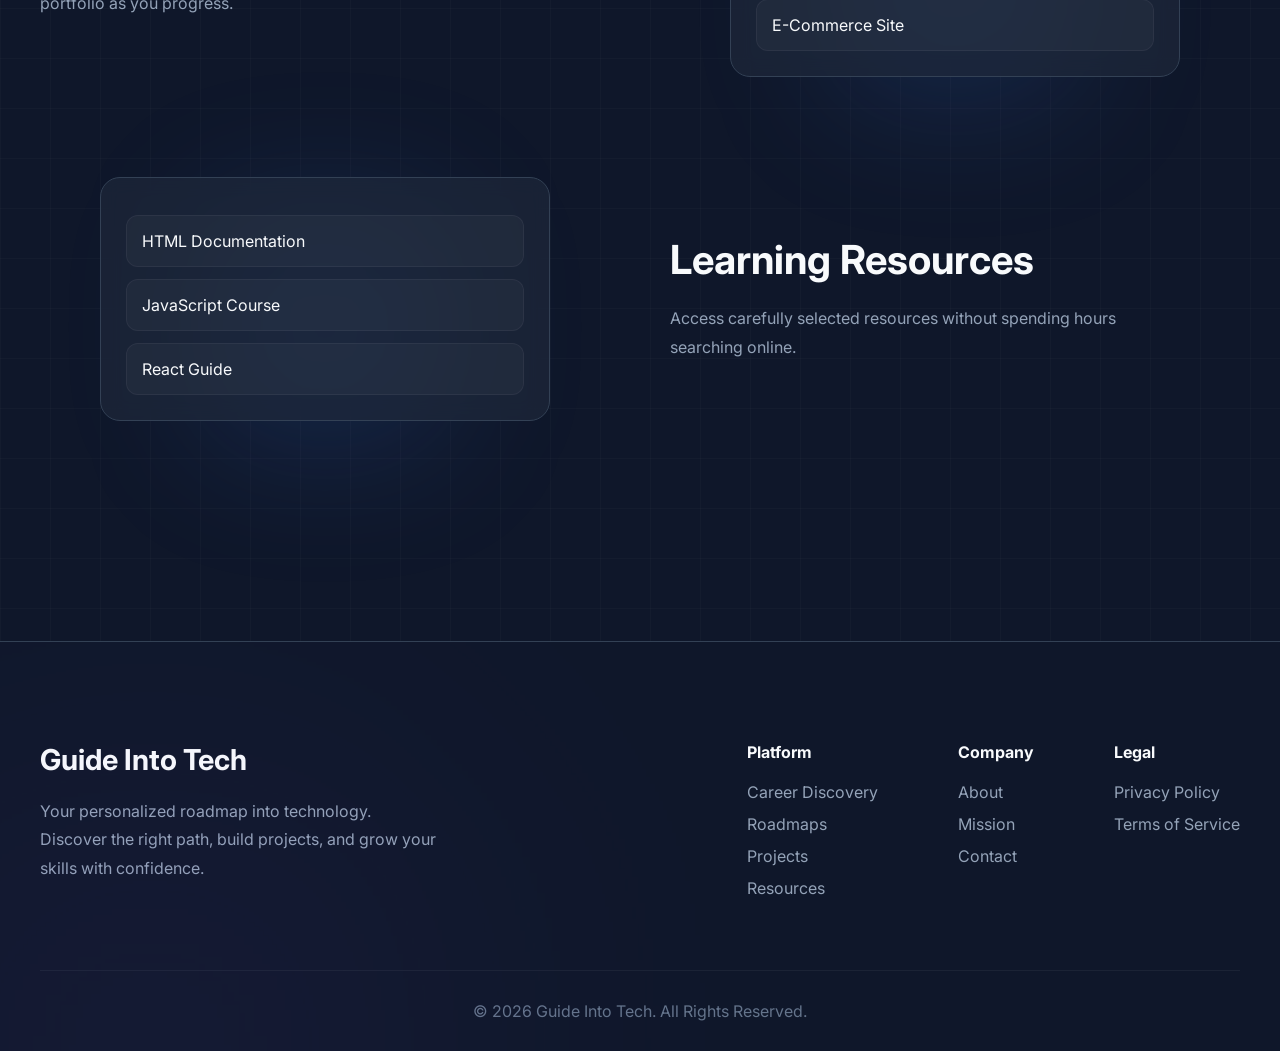
==== commit c2cbe267: "nav bug solved" ====
--- a/index.html
+++ b/index.html
@@ -22,10 +22,10 @@
         <div class="logo">GuideIntoTech</div>
 
         <nav class="nav_links">
-          <a href="#" class="active">Features</a>
-          <a href="#">Roadmaps</a>
-          <a href="#">Resources</a>
-          <a href="#">About</a>
+          <a href="#features">Features</a>
+          <a href="#problem">Problems</a>
+          <a href="#solution">Solutions</a>
+          <a href="#about">About</a>
         </nav>
 
         <div class="nav_cta">
@@ -37,10 +37,10 @@
 
       <!-- MOBILE MENU PANEL -->
       <div class="mobile_menu" id="mobileMenu">
-        <a href="#">Features</a>
-        <a href="#">Roadmaps</a>
-        <a href="#">Resources</a>
-        <a href="#">About</a>
+        <a href="#features">Features</a>
+        <a href="#problem">Problems</a>
+        <a href="#solution">Solutions</a>
+        <a href="#about">About</a>
 
         <button>Get Started</button>
       </div>
@@ -100,7 +100,7 @@
       </div>
     </section>
     <!-- PROBLEM SECTION -->
-    <section class="problem_section">
+    <section class="problem_section" id="problem">
       <div class="section_heading">
         <span class="section_badge"> The Problem </span>
 
@@ -149,7 +149,7 @@
     </section>
 
     <!-- SOLUTION SECTION  -->
-    <section class="solution_section">
+    <section class="solution_section" id="solution">
       <div class="section_heading">
         <span class="solution_badge"> The Solution </span>
 
@@ -209,7 +209,7 @@
     </section>
 
     <!-- FEATURE SECTION -->
-    <section class="features_section">
+    <section class="features_section" id="features">
       <div class="section_heading">
         <span class="features_badge"> Platform Features </span>
 
--- a/styles/style.css
+++ b/styles/style.css
@@ -5,6 +5,7 @@
   box-sizing: border-box;
   list-style: none;
   text-decoration: none;
+  scroll-behavior: smooth;
 }
 
 /* ROOT COLORS */
@@ -807,8 +808,57 @@
 .footer_bottom p{
     color: #64748b;
 }
-
-/* GLOW ANIMATION */
+/* ================= ANIMATION SECTION ============ */
+
+.hero_content h1 {
+  opacity: 0;
+  transform: translateY(30px);
+  animation: fadeUp 1s ease forwards;
+}
+
+.hero_content p {
+  opacity: 0;
+  transform: translateY(30px);
+  animation: fadeUp 1s ease forwards 0.2s;
+}
+
+.hero_buttons {
+  opacity: 0;
+  transform: translateY(30px);
+  animation: fadeUp 1s ease forwards 0.4s;
+}
+
+/* ================= BUTTONS ================= */
+.primary_btn,
+.secondary_btn {
+  transition: all 0.3s ease;
+}
+
+.primary_btn:hover,
+.secondary_btn:hover {
+  transform: translateY(-3px) scale(1.03);
+}
+
+/* ================= KEYFRAMES ================= */
+
+@keyframes fadeUp {
+  from{
+    opacity: 0;
+    transform: translateY(-10px);
+  }
+  to {
+    opacity: 1;
+    transform: translateY(0);
+  }
+}
+
+
+@keyframes float {
+  0% { transform: translateY(0); }
+  50% { transform: translateY(-10px); }
+  100% { transform: translateY(0); }
+}
+
 @keyframes glow {
   0% {
     opacity: 0.2;
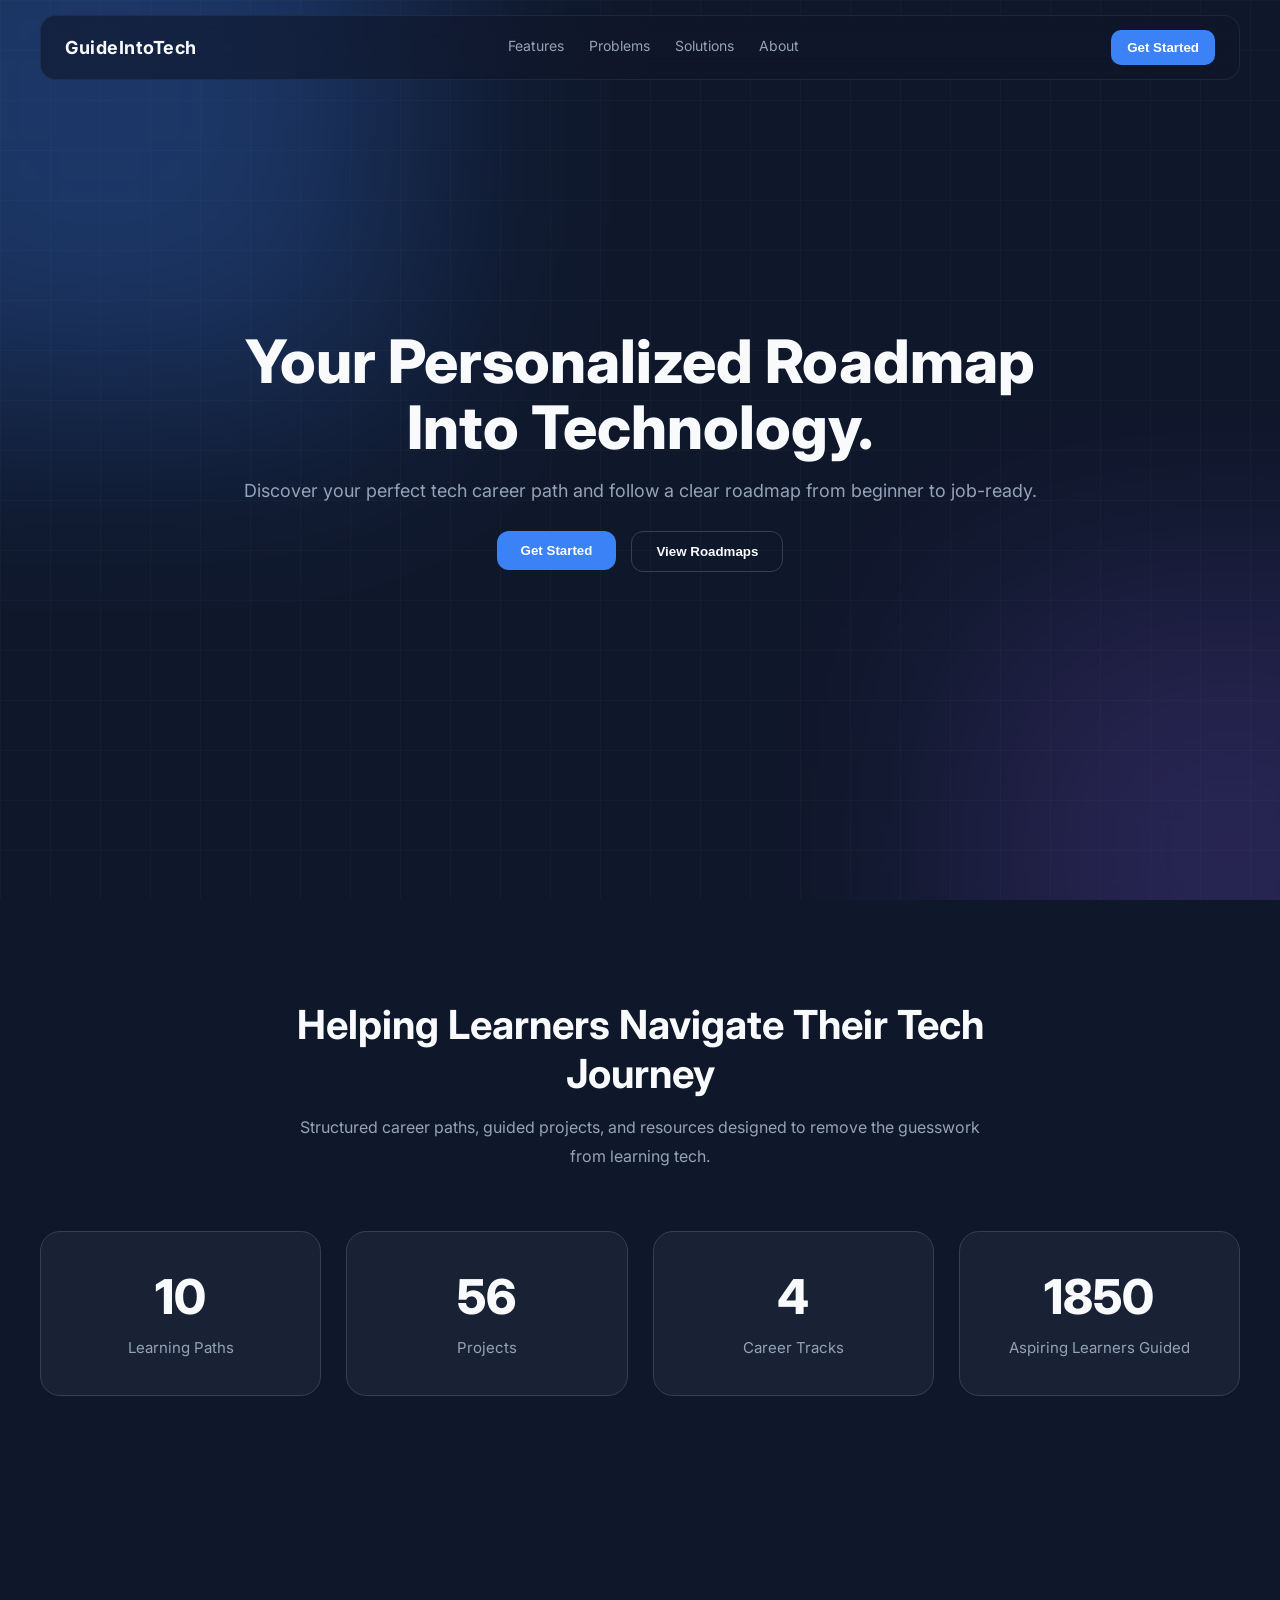
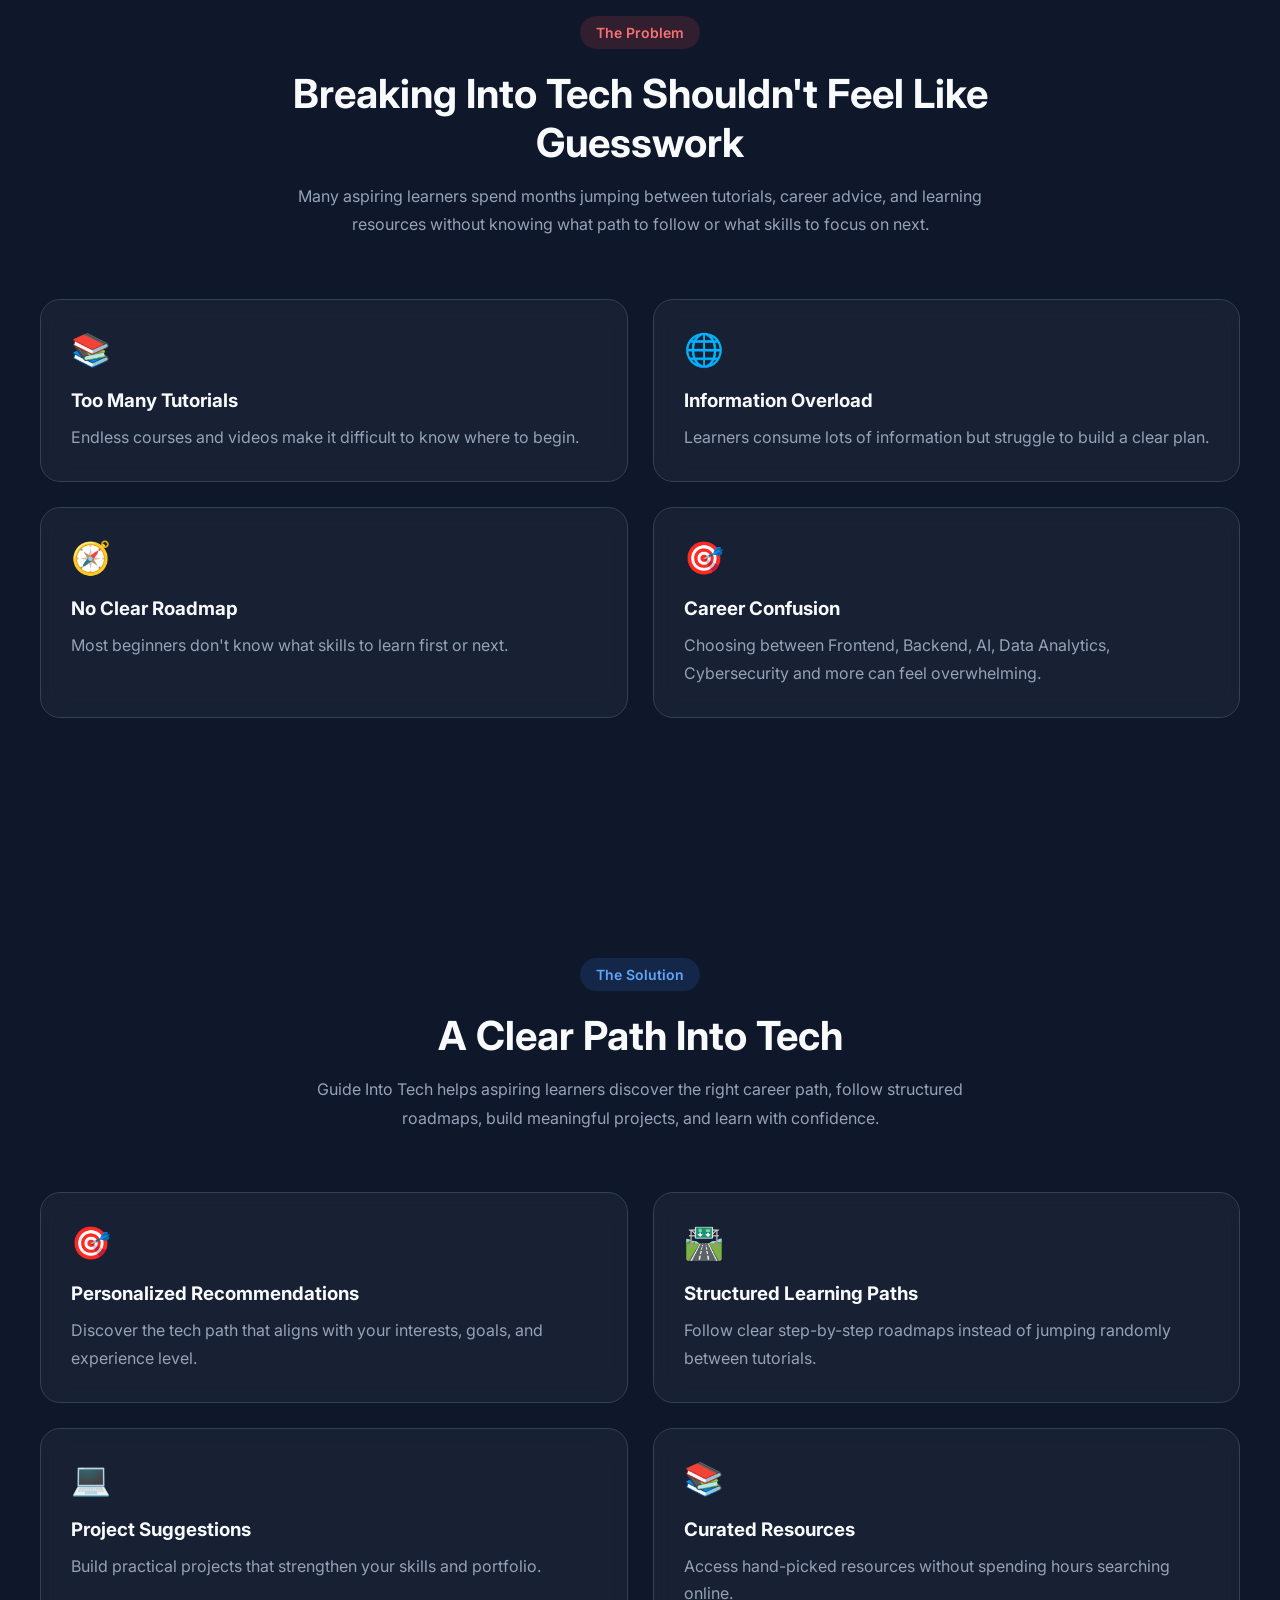
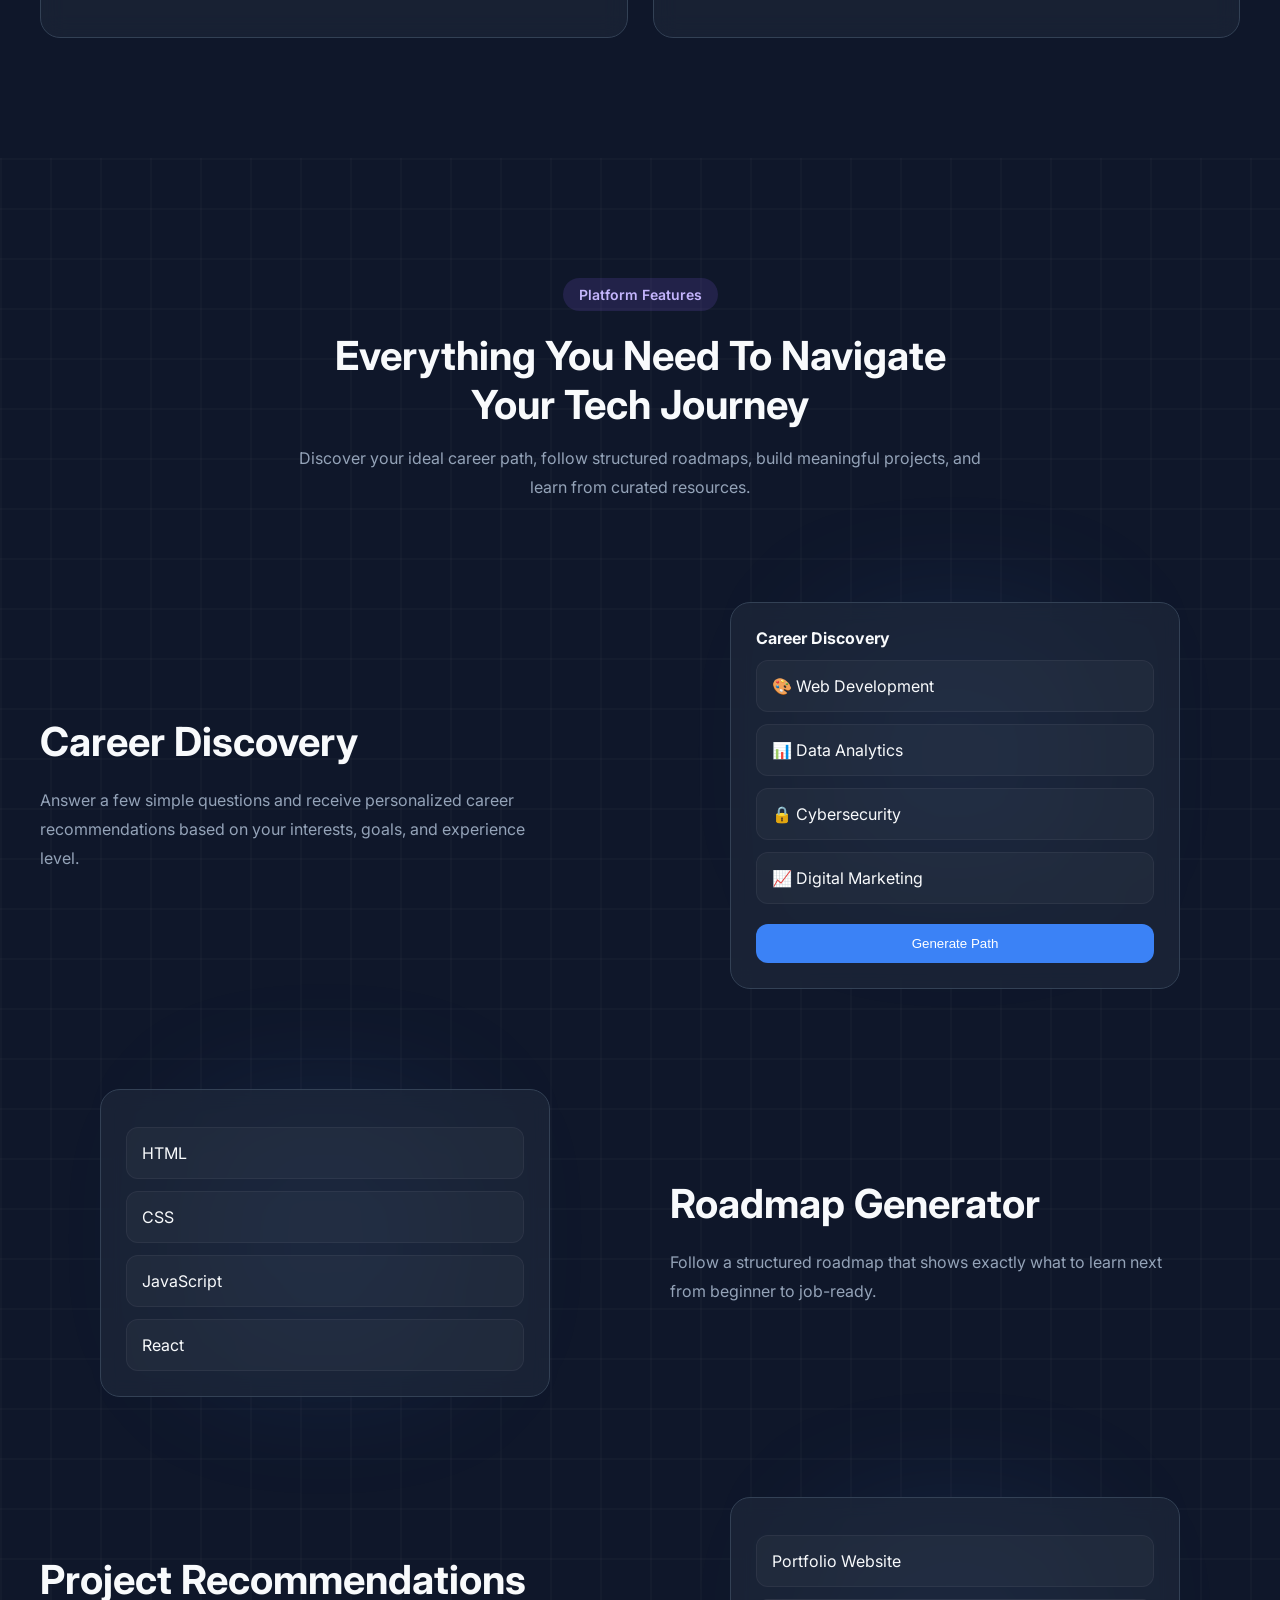
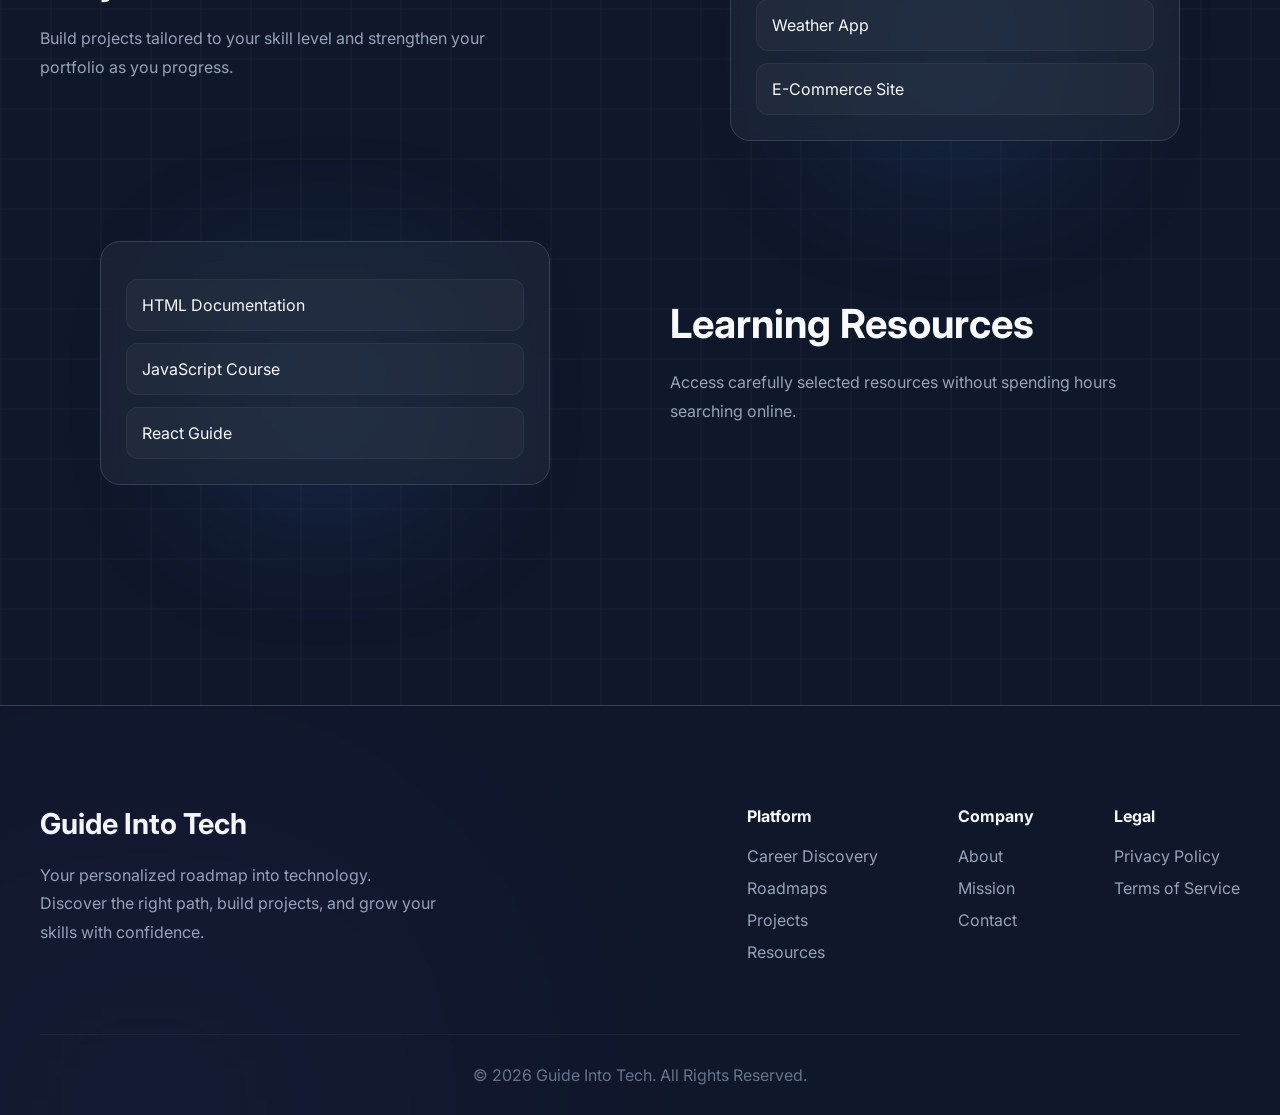
==== commit 17b8f145: "quiz, result page" ====
--- a/index.html
+++ b/index.html
@@ -29,7 +29,7 @@
         </nav>
 
         <div class="nav_cta">
-          <button>Get Started</button>
+          <a href="pages/quiz.html"><button>Get Started</button></a>
         </div>
 
         <div class="menu_icon" id="menuIcon">☰</div>
@@ -42,7 +42,7 @@
         <a href="#solution">Solutions</a>
         <a href="#about">About</a>
 
-        <button>Get Started</button>
+        <a href="pages/quiz.html"><button>Get Started</button></a>
       </div>
 
       <!-- OVERLAY -->
@@ -53,8 +53,7 @@
     <section class="hero_section">
       <div class="hero_content">
         <h1>
-          Stop Guessing.<br />
-          Start Building.
+          Your Personalized Roadmap Into Technology.
         </h1>
 
         <p>
@@ -63,8 +62,8 @@
         </p>
 
         <div class="hero_buttons">
-          <button class="primary_btn">Get Started</button>
-          <button class="secondary_btn">View Roadmaps</button>
+          <a href="pages/quiz.html"><button class="primary_btn">Get Started</button></a>
+          <a href="pages/quiz.html"><button class="secondary_btn">View Roadmaps</button></a>
         </div>
       </div>
     </section>
@@ -237,11 +236,12 @@
           <div class="mockup_card">
             <h4>Career Discovery</h4>
 
-            <div class="option">🎨 Frontend Development</div>
+            <div class="option">🎨 Web Development</div>
             <div class="option">📊 Data Analytics</div>
             <div class="option">🔒 Cybersecurity</div>
-
-            <button>Generate Path</button>
+            <div class="option">📈 Digital Marketing</div>
+
+            <a href="pages/quiz.html"><button>Generate Path</button></a>
           </div>
         </div>
       </div>
--- a/styles/style.css
+++ b/styles/style.css
@@ -276,7 +276,7 @@
 
 /* HEADLINE */
 .hero_content h1 {
-  font-size: 64px;
+  font-size: 60px;
   font-weight: 800;
   line-height: 1.1;
   margin-bottom: 20px;
@@ -549,8 +549,8 @@
 ====================== */
 .features_section {
   background-image:
-    linear-gradient(rgba(255, 255, 255, 0.02) 1px, transparent 1px),
-    linear-gradient(90deg, rgba(255, 255, 255, 0.02) 1px, transparent 1px);
+    linear-gradient(rgba(255, 255, 255, 0.02) 2px, transparent 1px),
+    linear-gradient(90deg, rgba(255, 255, 255, 0.02) 2px, transparent 1px);
 
   background-size: 50px 50px;
   padding: 120px 20px;
--- a/styles/responsive.css
+++ b/styles/responsive.css
@@ -4,6 +4,21 @@
 
   .metrics_container{
     grid-template-columns: repeat(2, 1fr);
+  }
+  .discovery_content h1{
+    font-size: 3.2rem;
+  }
+
+  .quiz_card{
+    padding: 40px;
+  }
+
+  .quiz_card h2{
+    font-size: 2rem;
+  }
+
+  .options_container{
+    grid-template-columns: 1fr;
   }
 
 }
@@ -70,6 +85,93 @@
 
         gap: 40px;
     }
+  
+  
+  .discovery_hero{
+    min-height: 90vh;
+  }
+
+  .discovery_content h1{
+    font-size: 2.6rem;
+  }
+
+  .discovery_content p{
+    font-size: 16px;
+  }
+
+  .quiz_section{
+    padding: 80px 20px;
+  }
+
+  .quiz_card{
+    padding: 30px 20px;
+    border-radius: 24px;
+  }
+
+  .quiz_card h2{
+    font-size: 1.8rem;
+  }
+
+  .option_card{
+    padding: 20px;
+  }
+
+  .continue_btn{
+    width: 100%;
+  }
+
+  .processing_card{
+    padding:40px 20px;
+  }
+
+  .processing_card h2{
+    font-size:1.8rem;
+  }
+  
+  .results_container h1{
+
+    font-size:2rem;
+  }
+  
+  .results_section {
+    padding: 90px 15px;
+  }
+
+  /* HERO TEXT */
+  .results_hero h1 {
+    font-size: 2.2rem;
+    line-height: 1.2;
+  }
+
+  .results_hero p {
+    font-size: 0.95rem;
+  }
+
+  .compatibility h2 {
+    font-size: 2.2rem;
+  }
+
+  /* STACK ALL GRIDS */
+  .results_grid {
+    grid-template-columns: 1fr;
+  }
+
+  /* CARDS */
+  .card {
+    padding: 20px;
+  }
+
+  /* SKILLS GRID */
+  .skills_grid {
+    grid-template-columns: repeat(2, 1fr);
+  }
+
+  /* REASON BLOCK */
+  .reason_card {
+    padding: 20px;
+  }
+
+
 }
 
 @media (max-width: 576px){
@@ -78,4 +180,54 @@
     grid-template-columns: 1fr;
   }
 
-}+}
+@media (max-width: 480px){
+
+  .discovery_content h1{
+    font-size: 2.1rem;
+  }
+
+  .discovery_badge{
+    font-size: 12px;
+  }
+
+  .quiz_card h2{
+    font-size: 1.5rem;
+  }
+
+  .quiz_card > p{
+    font-size: 14px;
+  }
+
+  .option_card h3{
+    font-size: 1rem;
+  }
+
+  .option_card p{
+    font-size: 14px;
+  }
+  .results_hero h1 {
+    font-size: 1.8rem;
+  }
+
+  .compatibility h2 {
+    font-size: 2rem;
+  }
+
+  .badge {
+    font-size: 12px;
+    padding: 6px 12px;
+  }
+
+  /* STACK EVERYTHING EVEN TIGHTER */
+  .skills_grid {
+    grid-template-columns: 1fr;
+  }
+
+  .cta_btn {
+    width: 100%;
+    text-align: center;
+  }
+
+
+}
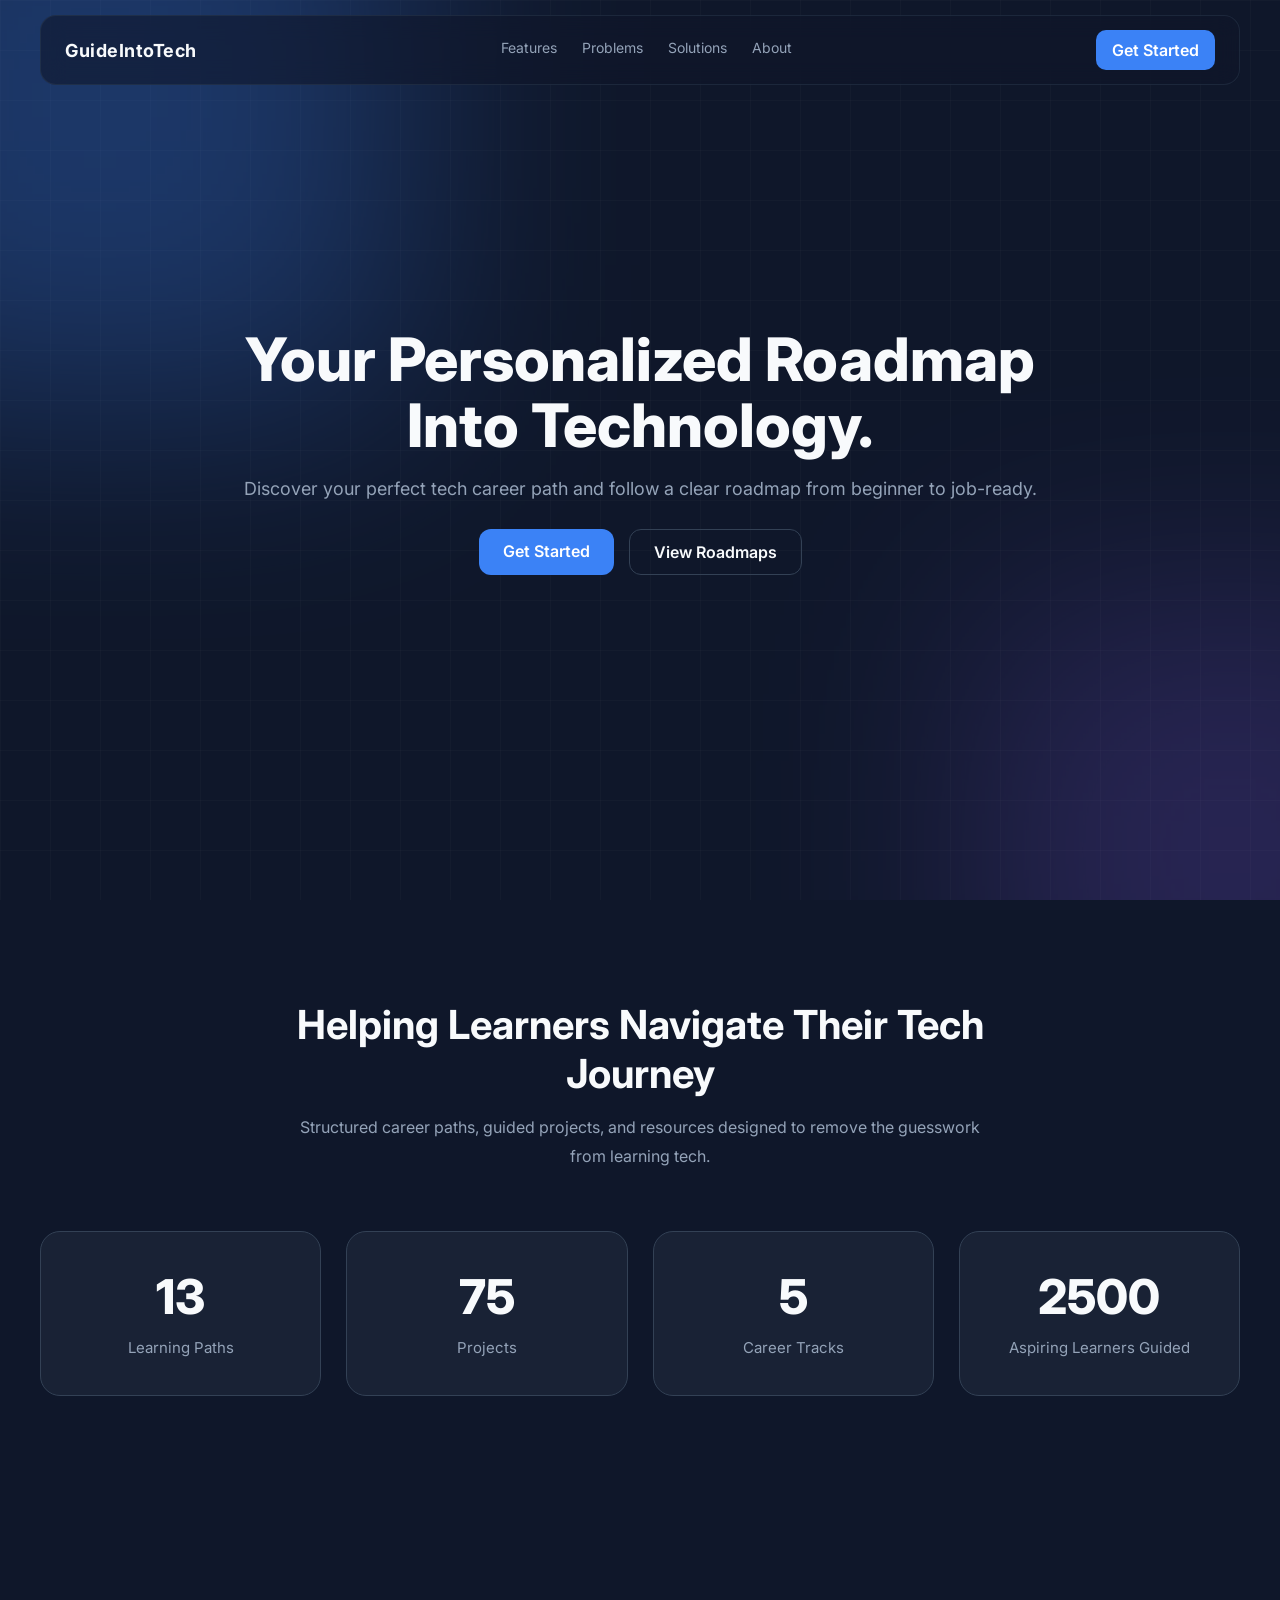
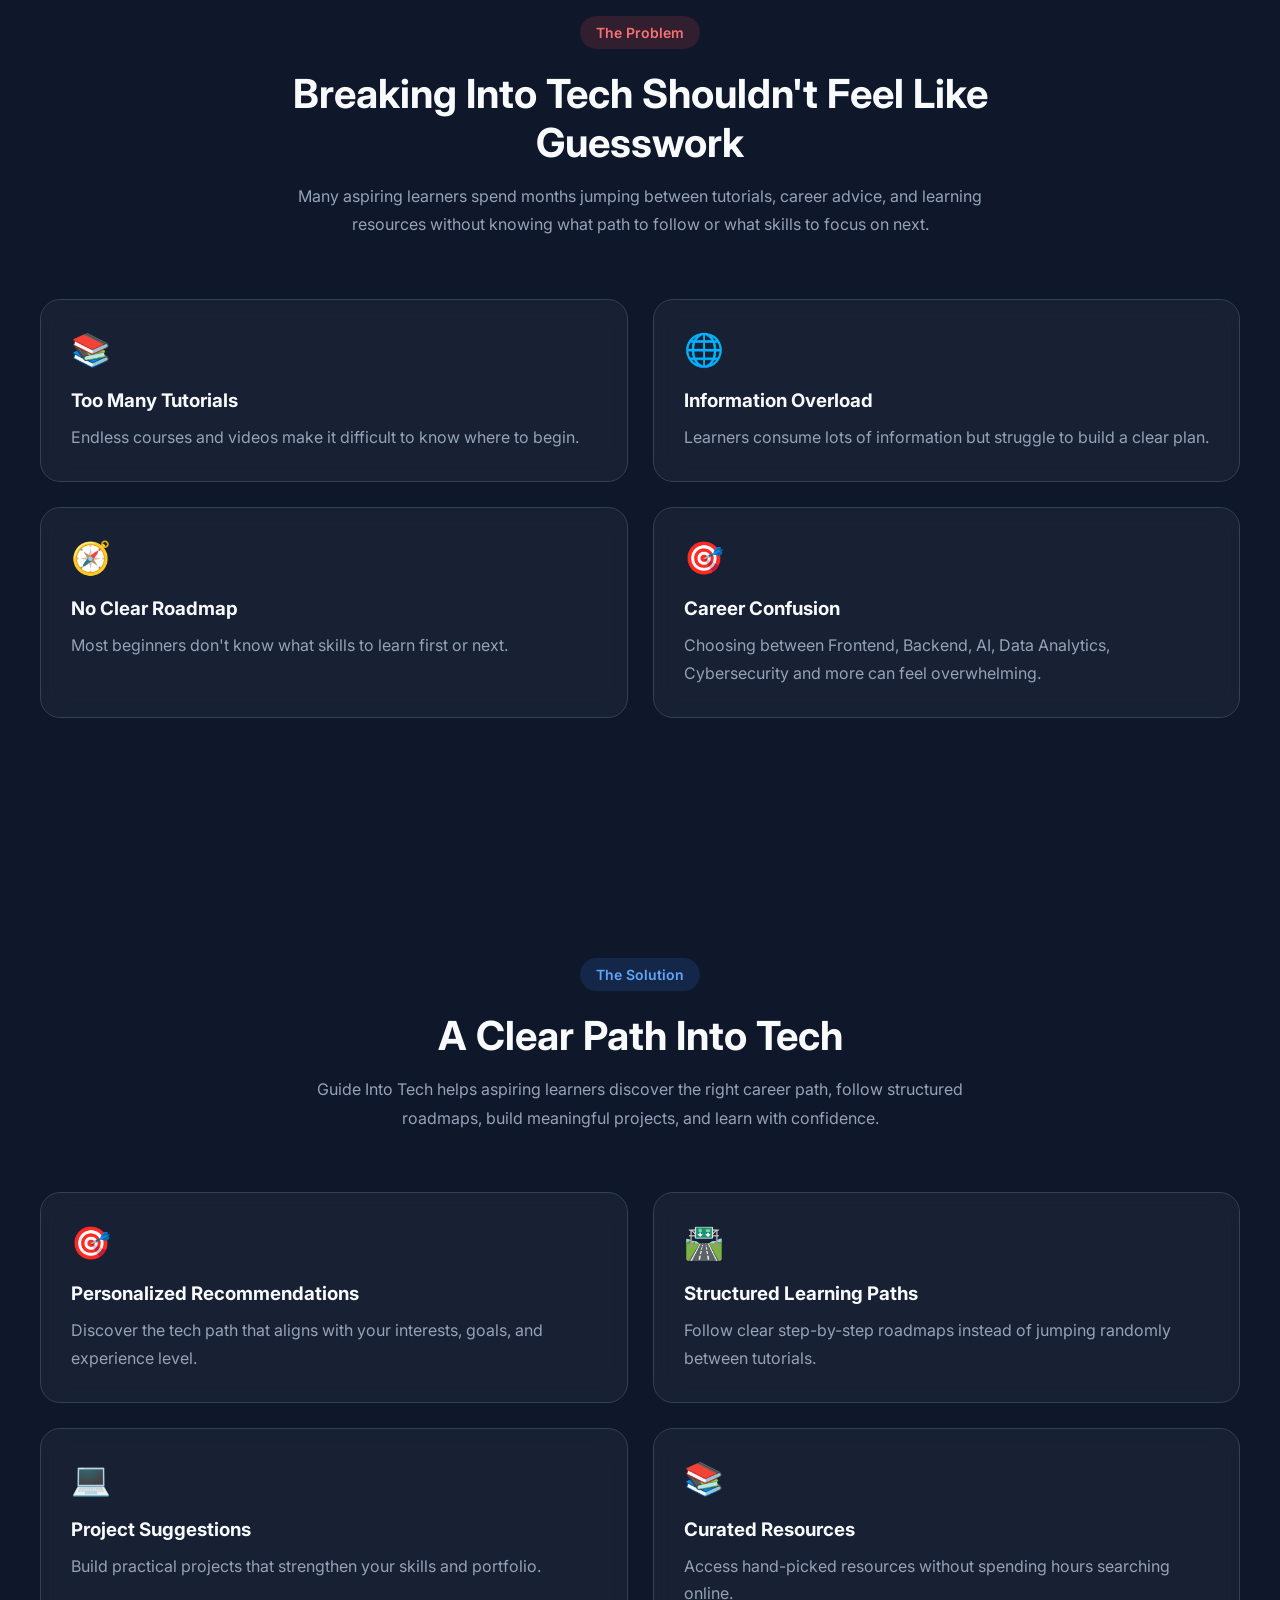
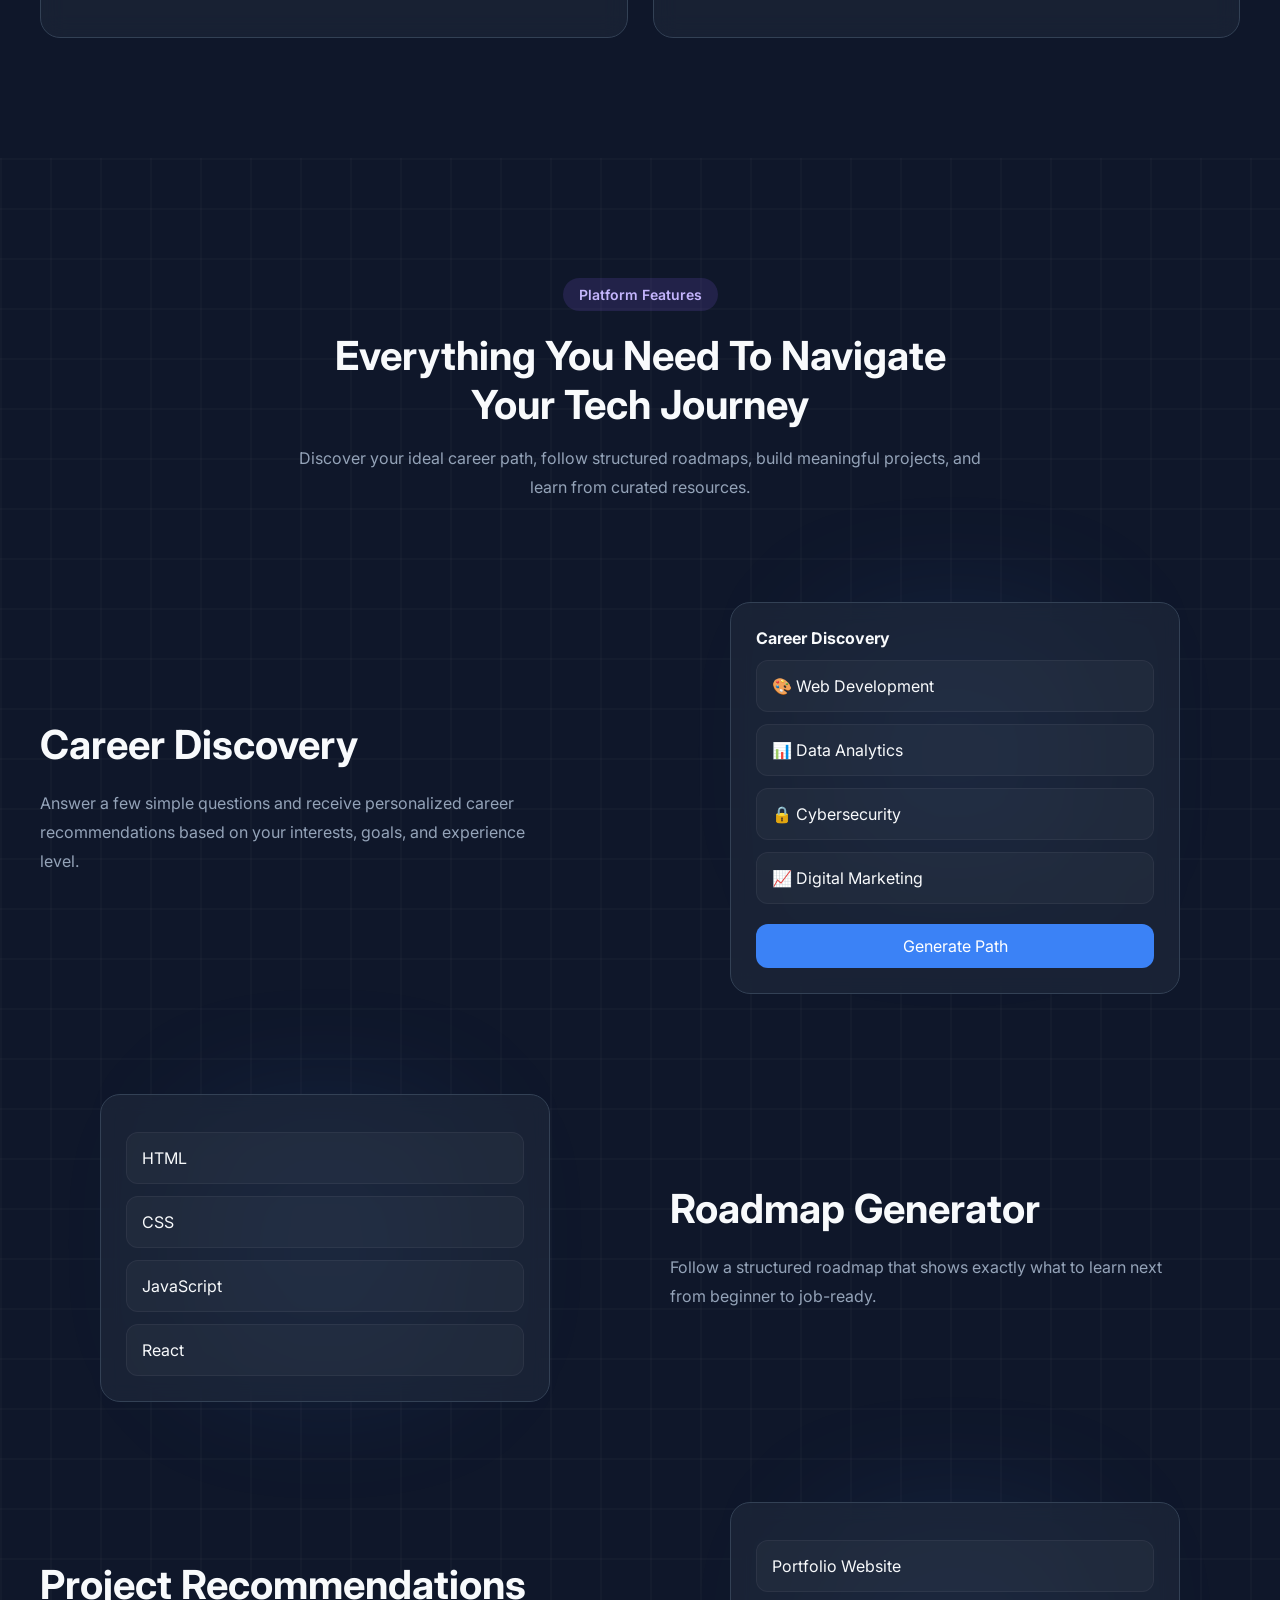
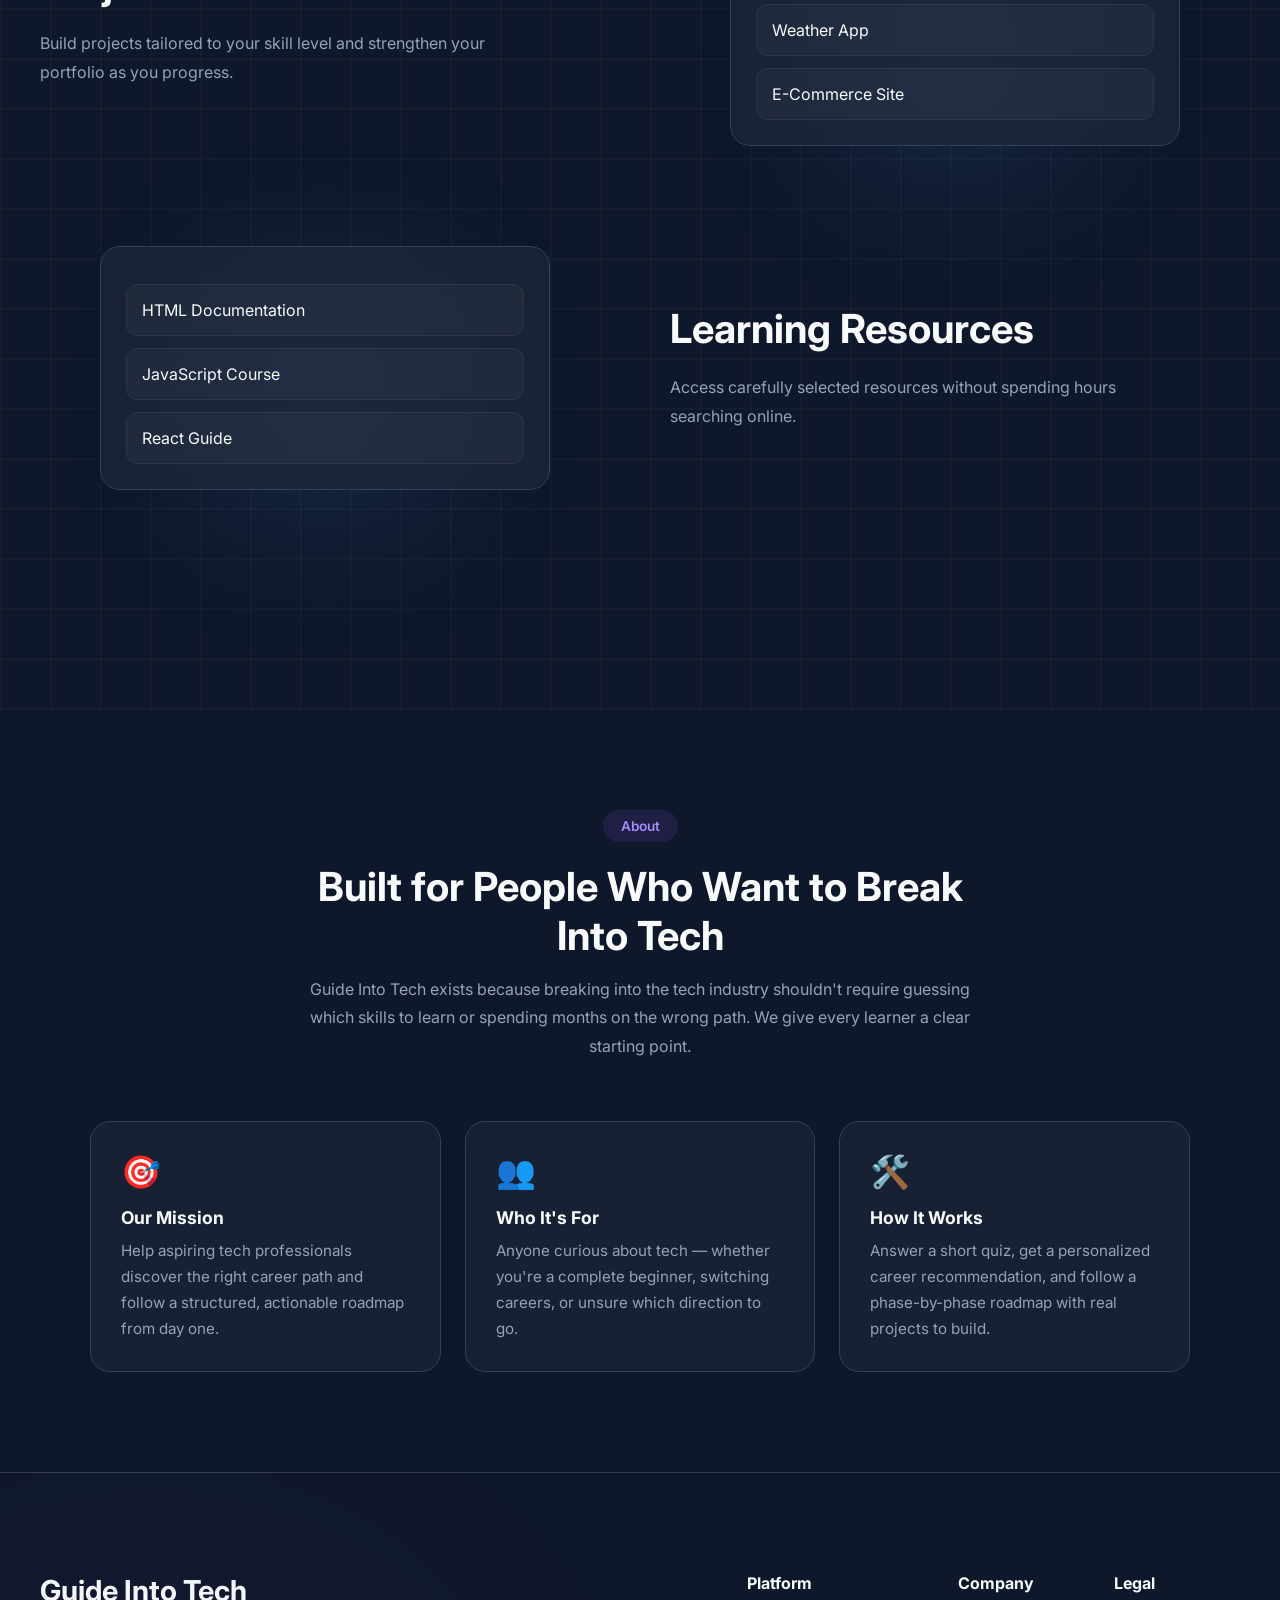
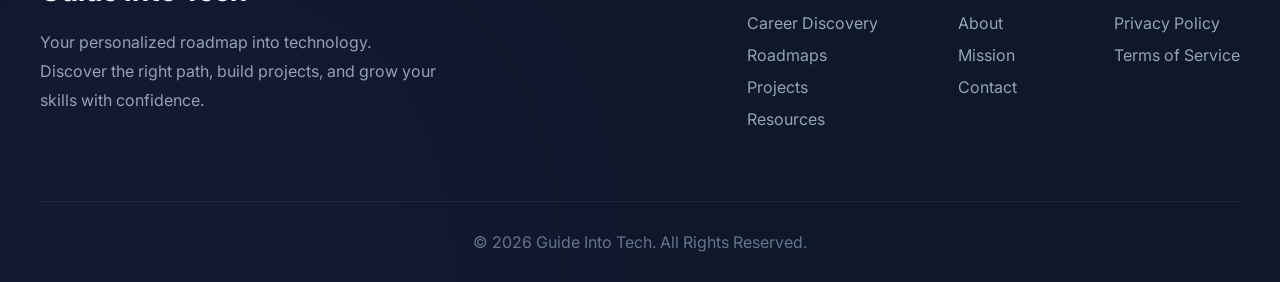
==== commit 7bdedaac: "Complete platform build: roadmap, personalization, improved recommendations - Add roadmap.html with " ====
--- a/index.html
+++ b/index.html
@@ -4,6 +4,11 @@
     <meta charset="UTF-8" />
     <meta name="viewport" content="width=device-width, initial-scale=1.0" />
     <title>Guide Into Tech</title>
+    <meta name="description" content="Discover your perfect tech career path and follow a clear roadmap from beginner to job-ready.">
+    <meta property="og:title" content="Guide Into Tech">
+    <meta property="og:description" content="Discover your perfect tech career path and follow a clear roadmap from beginner to job-ready.">
+    <meta property="og:type" content="website">
+    <link rel="icon" href="data:image/svg+xml,<svg xmlns='http://www.w3.org/2000/svg' viewBox='0 0 100 100'><text y='.9em' font-size='90'>🗺️</text></svg>">
 
     <!-- Inter Font -->
     <link rel="preconnect" href="https://fonts.googleapis.com" />
@@ -29,7 +34,7 @@
         </nav>
 
         <div class="nav_cta">
-          <a href="pages/quiz.html"><button>Get Started</button></a>
+          <a href="pages/quiz.html">Get Started</a>
         </div>
 
         <div class="menu_icon" id="menuIcon">☰</div>
@@ -42,7 +47,7 @@
         <a href="#solution">Solutions</a>
         <a href="#about">About</a>
 
-        <a href="pages/quiz.html"><button>Get Started</button></a>
+        <a href="pages/quiz.html" class="mobile_cta">Get Started</a>
       </div>
 
       <!-- OVERLAY -->
@@ -62,8 +67,8 @@
         </p>
 
         <div class="hero_buttons">
-          <a href="pages/quiz.html"><button class="primary_btn">Get Started</button></a>
-          <a href="pages/quiz.html"><button class="secondary_btn">View Roadmaps</button></a>
+          <a href="pages/quiz.html" class="primary_btn">Get Started</a>
+          <a href="#features" class="secondary_btn">View Roadmaps</a>
         </div>
       </div>
     </section>
@@ -241,7 +246,7 @@
             <div class="option">🔒 Cybersecurity</div>
             <div class="option">📈 Digital Marketing</div>
 
-            <a href="pages/quiz.html"><button>Generate Path</button></a>
+            <a href="pages/quiz.html">Generate Path</a>
           </div>
         </div>
       </div>
@@ -312,6 +317,48 @@
       </div>
     </section>
 
+    <!-- ABOUT SECTION -->
+    <section class="about_section" id="about">
+      <div class="section_heading">
+        <span class="about_badge">About</span>
+        <h2>Built for People Who Want to Break Into Tech</h2>
+        <p>
+          Guide Into Tech exists because breaking into the tech industry
+          shouldn't require guessing which skills to learn or spending months
+          on the wrong path. We give every learner a clear starting point.
+        </p>
+      </div>
+
+      <div class="about_grid">
+        <div class="about_card">
+          <div class="about_icon">🎯</div>
+          <h3>Our Mission</h3>
+          <p>
+            Help aspiring tech professionals discover the right career path and
+            follow a structured, actionable roadmap from day one.
+          </p>
+        </div>
+
+        <div class="about_card">
+          <div class="about_icon">👥</div>
+          <h3>Who It's For</h3>
+          <p>
+            Anyone curious about tech — whether you're a complete beginner,
+            switching careers, or unsure which direction to go.
+          </p>
+        </div>
+
+        <div class="about_card">
+          <div class="about_icon">🛠️</div>
+          <h3>How It Works</h3>
+          <p>
+            Answer a short quiz, get a personalized career recommendation, and
+            follow a phase-by-phase roadmap with real projects to build.
+          </p>
+        </div>
+      </div>
+    </section>
+
     <!-- FOOTER SECTION -->
     <footer class="footer">
       <div class="footer_container">
@@ -328,18 +375,18 @@
           <div class="footer_column">
             <h4>Platform</h4>
 
-            <a href="#">Career Discovery</a>
-            <a href="#">Roadmaps</a>
-            <a href="#">Projects</a>
-            <a href="#">Resources</a>
+            <a href="pages/quiz.html">Career Discovery</a>
+            <a href="pages/quiz.html">Roadmaps</a>
+            <a href="#features">Projects</a>
+            <a href="#features">Resources</a>
           </div>
 
           <div class="footer_column">
             <h4>Company</h4>
 
-            <a href="#">About</a>
-            <a href="#">Mission</a>
-            <a href="#">Contact</a>
+            <a href="#about">About</a>
+            <a href="#about">Mission</a>
+            <a href="mailto:contact@guideIntoTech.com">Contact</a>
           </div>
 
           <div class="footer_column">
--- a/styles/style.css
+++ b/styles/style.css
@@ -79,18 +79,17 @@
 }
 
 /* CTA BUTTON */
-.nav_cta button {
+.nav_cta a {
+  display: inline-block;
   background: #3b82f6;
   color: white;
-  border: none;
   padding: 10px 16px;
   border-radius: 10px;
   font-weight: 600;
-  cursor: pointer;
   transition: 0.3s;
 }
 
-.nav_cta button:hover {
+.nav_cta a:hover {
   transform: scale(1.05);
 }
 
@@ -138,14 +137,15 @@
   color: #f8fafc;
 }
 
-/* mobile button */
-.mobile_menu button {
+/* mobile CTA */
+.mobile_menu .mobile_cta {
+  display: inline-block;
   background: #3b82f6;
-  border: none;
   color: white;
-  padding: 10px;
+  padding: 10px 16px;
   border-radius: 10px;
-  cursor: pointer;
+  font-weight: 600;
+  transition: 0.3s;
 }
 
 /* ACTIVE STATE */
@@ -298,6 +298,7 @@
 
 /* PRIMARY BUTTON */
 .primary_btn {
+  display: inline-block;
   background: var(--button-pri);
   color: white;
   border: none;
@@ -314,6 +315,7 @@
 
 /* SECONDARY BUTTON */
 .secondary_btn {
+  display: inline-block;
   background: transparent;
   color: var(--txt-cl);
   border: 1px solid var(--border-cl);
@@ -672,22 +674,16 @@
   border: 1px solid rgba(255, 255, 255, 0.05);
 }
 
-.mockup_card button {
+.mockup_card a {
+  display: block;
   margin-top: 20px;
-
   width: 100%;
-
   padding: 12px;
-
-  border: none;
-
   border-radius: 12px;
-
   background: var(--button-pri);
-
   color: white;
-
-  cursor: pointer;
+  text-align: center;
+  transition: 0.3s;
 }
 
 .mockup_card,
@@ -709,6 +705,63 @@
 }
 
 
+
+/* =====================
+ABOUT
+===================== */
+
+.about_section {
+  padding: 100px 20px;
+}
+
+.about_badge {
+  display: inline-block;
+  padding: 8px 18px;
+  border-radius: 999px;
+  background: rgba(139, 92, 246, 0.12);
+  color: #a78bfa;
+  font-size: 0.85rem;
+  font-weight: 600;
+  margin-bottom: 20px;
+}
+
+.about_grid {
+  display: grid;
+  grid-template-columns: repeat(3, 1fr);
+  gap: 24px;
+  max-width: 1100px;
+  margin: 50px auto 0;
+}
+
+.about_card {
+  background: rgba(30, 41, 59, 0.6);
+  backdrop-filter: blur(12px);
+  border: 1px solid var(--border-cl);
+  border-radius: 20px;
+  padding: 30px;
+  transition: 0.3s;
+}
+
+.about_card:hover {
+  transform: translateY(-5px);
+  border-color: #8b5cf6;
+}
+
+.about_icon {
+  font-size: 2rem;
+  margin-bottom: 16px;
+}
+
+.about_card h3 {
+  font-size: 1.1rem;
+  margin-bottom: 10px;
+}
+
+.about_card p {
+  color: #94a3b8;
+  line-height: 1.7;
+  font-size: 0.95rem;
+}
 
 /* =====================
 FOOTER
--- a/styles/responsive.css
+++ b/styles/responsive.css
@@ -3,6 +3,14 @@
 @media (max-width: 992px){
 
   .metrics_container{
+    grid-template-columns: repeat(2, 1fr);
+  }
+
+  .about_grid {
+    grid-template-columns: repeat(2, 1fr);
+  }
+
+  .results_grid_two {
     grid-template-columns: repeat(2, 1fr);
   }
   .discovery_content h1{
@@ -171,6 +179,24 @@
     padding: 20px;
   }
 
+  /* ABOUT */
+  .about_grid {
+    grid-template-columns: 1fr;
+  }
+
+  /* RESULTS 3-COL → 1-COL */
+  .results_grid_two {
+    grid-template-columns: 1fr;
+  }
+
+  /* ROADMAP */
+  .roadmap_hero h1 {
+    font-size: 2rem;
+  }
+
+  .phase_topics {
+    grid-template-columns: 1fr;
+  }
 
 }
 
